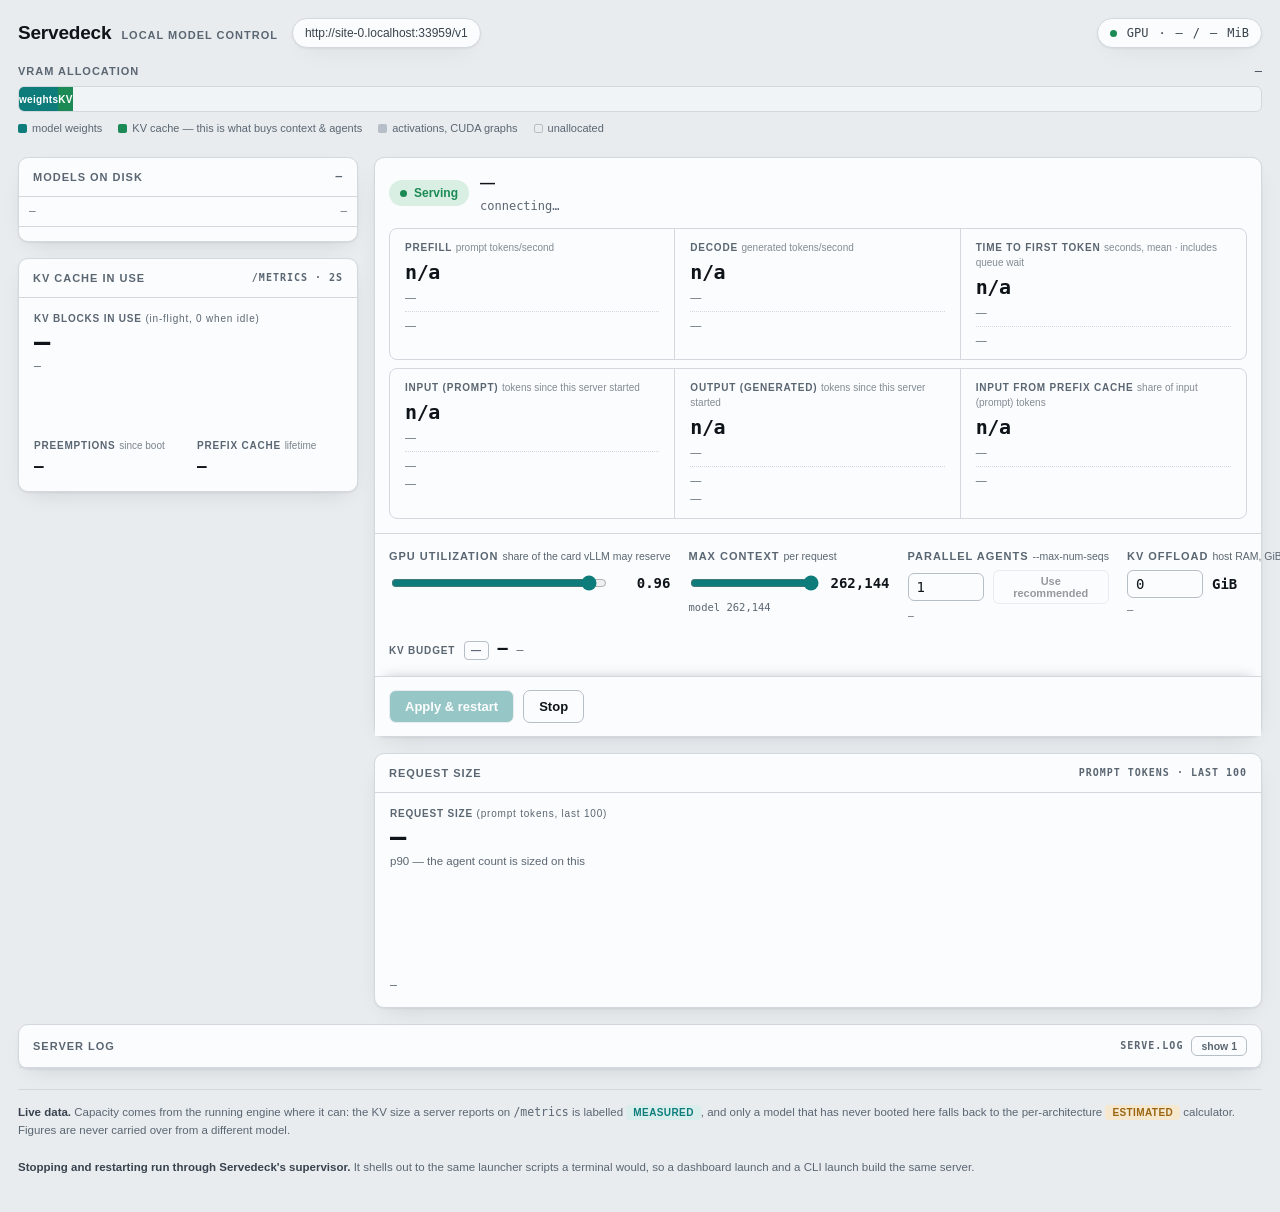
==== servedeck/web/index.html @ 1941f5f6 "web: close the div the re-flow left open (log and footer had become grid cells); let the offload not" ====
<!doctype html>
<html lang="en">
<head>
<meta charset="utf-8">
<meta name="viewport" content="width=device-width, initial-scale=1">
<title>Servedeck</title>
<link rel="stylesheet" href="style.css">
</head>
<body>
<div class="wrap">

  <div class="top">
    <div class="brand">
      <h1>Servedeck</h1>
      <span class="sub">local model control</span>
    </div>
    <button type="button" class="urlchip mono" id="serverUrl" title="Codex base URL — click to copy">—</button>
    <div class="gpuchip mono">
      <span class="dot"></span>
      <span id="gpuName">GPU</span> · <span id="gpuUsed">—</span> / <span id="gpuTotal">—</span> MiB
    </div>
  </div>

  <div class="vram">
    <div class="vram-head">
      <span class="lbl">VRAM allocation</span>
      <span class="val mono" id="vramTxt">—</span>
    </div>
    <div class="bar" id="bar">
      <div class="seg weights" id="segW">weights</div>
      <div class="seg kv" id="segK">KV</div>
      <div class="seg overhead" id="segO"></div>
      <div class="seg free" id="segF"></div>
    </div>
    <div class="legend">
      <span><i style="background:var(--accent)"></i>model weights</span>
      <span><i style="background:var(--ok)"></i>KV cache — this is what buys context &amp; agents</span>
      <span><i style="background:var(--line-strong)"></i>activations, CUDA graphs</span>
      <span><i style="border:1px solid var(--line-strong)"></i>unallocated</span>
    </div>
  </div>

  <div class="grid">
    <div class="col">
    <!-- model rail -->
    <div class="panel">
      <div class="panel-h"><span>Models on disk</span><span class="mono" id="mcount">—</span></div>
      <!-- Real, measured, and unit-labelled. The previous version of this page
           carried a hardcoded "412 GiB disk" span that nothing computed; this
           one is statvfs on the filesystem holding the hub cache, refreshed
           every 15 s so a large deletion is visible without a reload. -->
      <div class="dfline mono"><span id="dhub">—</span><span id="dfree">—</span></div>
      <div class="mlist" id="mlist" role="listbox" aria-label="Models in the local hub cache"></div>
    </div>

      <!-- The live KV picture sits under the rail: it is the one
           live figure that belongs beside the models, and it fills the
           column the rail used to leave empty. -->
      <div class="panel">
        <div class="panel-h"><span>KV cache in use</span><span class="mono" style="font-size:10px">/metrics · 2s</span></div>
        <div class="lcol">
        <div class="lk">KV blocks in use <span style="text-transform:none;font-weight:400">(in-flight, 0 when idle)</span></div>
        <div class="lbig mono" id="kvPct">—</div>
        <div class="lsub mono" id="kvTok">—</div>
        <canvas id="spark" width="420" height="42" aria-label="KV cache usage over time"></canvas>
        <!-- Each counter names its own time base. Running/Waiting are
             instantaneous; Preemptions and Prefix cache are lifetime counters
             that never reset, and drawing them in one row at one size made a
             593-since-boot preemption read identically to "preempting now". -->
        <div class="lrow">
          <div><div class="lk">Preemptions <span class="tb">since boot</span></div><div class="n mono" id="mPre">—</div></div>
          <div><div class="lk">Prefix cache <span class="tb">lifetime</span></div><div class="n mono" id="hitRate">—</div></div>
        </div>
      </div>

      <!-- Was "Average context per request": one lifetime mean, sum/count over
           every request since the engine booted. It could not answer the
           question people actually ask it ("how many agents?") because sizing
           is set by the TAIL -- a p90 that does not fit is a preemption -- and
           a mean has no tail. Replaced by the distribution over a rolling
           window of the last 100 finished requests.

           The distribution is DRAWN, not described. The bars are vLLM's own
           buckets, so the quantisation is visible in the picture -- a wide bar
           with nothing beside it says "we cannot tell you more than this" --
           and the percentiles are marked at the place they fall. The sentences
           that explained all of that are gone: the column used to carry four
           percentile intervals, a sample-count line, a generated-token line
           and a provenance paragraph, and each restated what the bars show. -->
      </div>
    </div>

    <div class="col">
    <!-- main -->
    <div class="panel">
      <div class="status">
        <div class="status-row">
          <span class="pill" id="pill"><span class="d"></span><span id="pillTxt">Serving</span></span>
          <div>
            <div class="status-model" id="sModel">—</div>            <!-- Identity only: address, context, uptime. The three throughput
                 figures that used to be here are the strip below, which shows
                 each one with its reason and its lifetime companion instead of
                 a bare number -- and a figure shown twice is a figure that can
                 disagree with itself. -->
            <div class="status-meta smeta mono" id="sMeta">connecting…</div>
          </div>
          <span class="queued mono" id="queued" role="status"><span id="qN">—</span> running · <span id="qW">—</span> waiting</span>
        </div>

        <!-- Prefill, decode and TTFT are three different questions and one number
             cannot answer them: a 17 s time-to-first-token and a slow decode look
             identical when only one figure is on screen.

             Every cell has the SAME three lines at all times, and no line is ever
             empty or borrowed by another cell:
               .n  the current window reading, or "idle" when nothing ran
               .s  what that line is (window, or the last value and its age)
               .l  the lifetime companion, which never decays and never moves up
                   into .n -- the two are different quantities (the window figure
                   is AGGREGATE, every running request together per second of
                   WALL clock; the prefill/decode lifetime figure is PER REQUEST,
                   one stream's speed over summed per-request time) and the panel
                   used to swap one for the other marked only by a "~", then
                   labelled them alike until 858.6 tok/s over "lifetime 68.0 tok/s"
                   was read as a slow server.
             Units are on the label AND on the number, so a figure read on its own
             still carries one.

             This strip used to sit at the bottom of the live panel while a
             summary of the same three figures sat up here. The summary lost:
             it had no reason for an absent figure, no age for a stale one, and
             no lifetime companion -- so "prefill idle" next to a decode number
             was the whole story. The strip is the better rendering, so it moved
             up and the summary shrank to the facts only it carries. -->
        <div class="thru" id="thru">
          <div class="tcell">
            <div class="lk" title="The large figure is every running request together: computed (non-cached) prompt tokens per wall-clock second over the last poll. The per-request line is ONE request's prefill speed: computed prompt tokens ÷ the summed prefill time of every finished request (vllm:request_prefill_time_seconds), in which two requests prefilling side by side count two seconds per second.">Prefill <span class="tu">prompt tokens/second</span></div>
            <div class="n mono" id="thPrefill">n/a</div>
            <div class="s" id="thPrefillS">—</div>
            <div class="l" id="thPrefillL">—</div>
          </div>
          <div class="tcell">
            <div class="lk" title="The large figure is every running request together: generated tokens per wall-clock second over the last poll. The per-request line is ONE request's decode speed: generated tokens ÷ the summed decode time of every finished request (vllm:request_decode_time_seconds), in which thirteen requests decoding side by side count thirteen seconds per second.">Decode <span class="tu">generated tokens/second</span></div>
            <div class="n mono" id="thDecode">n/a</div>
            <div class="s" id="thDecodeS">—</div>
            <div class="l" id="thDecodeL">—</div>
          </div>
          <div class="tcell">
            <div class="lk" title="from vllm:time_to_first_token_seconds, which is measured from request ARRIVAL — a request queued behind others carries that wait in its TTFT">Time to first token <span class="tu">seconds, mean · includes queue wait</span></div>
            <div class="n mono" id="thTtft">n/a</div>
            <div class="s" id="thTtftS">—</div>
            <div class="l" id="thTtftL">—</div>
          </div>
        </div>

        <!-- Token accounting: how many tokens went in, how many came out, and how
             much of the input the prefix cache served instead of the engine
             computing it. Painted by paintTokens() from the `tokens` block of
             the metrics payload (servedeck/tokens.py).

             Every total is "since this server started" and says how long ago
             that was: the counters are born at 0 with the process, so a bare
             total is meaningless across a restart. The window line is a
             counter delta over the ~60 s of scrapes it names, not a total over
             an uptime. A 2 s window is useless here: vLLM counts a prompt once,
             whole, when its prefill completes, so two seconds hold either
             nothing or a 30,000-token jump. -->
        <div class="thru tok" id="tok">
          <div class="tcell">
            <div class="lk" id="tkInK" title="vllm:prompt_tokens_total: the prompt tokens of every request whose prefill has completed (counted at its first token), including the ones served from the prefix cache. Resets to 0 when the server restarts.">Input (prompt) <span class="tu">tokens since this server started</span></div>
            <div class="n mono" id="tkIn">n/a</div>
            <div class="s" id="tkInS">—</div>
            <div class="l" id="tkInW">—</div>
            <div class="s" id="tkInR" title="From the vllm:request_prompt_tokens histogram, over the last requests that finished while Servedeck was watching. A range is a request known only to one of vLLM's buckets; a single number is exact.">—</div>
          </div>
          <div class="tcell">
            <div class="lk" id="tkOutK" title="vllm:generation_tokens_total: every token the server has generated, counted as it is produced. Resets to 0 when the server restarts.">Output (generated) <span class="tu">tokens since this server started</span></div>
            <div class="n mono" id="tkOut">n/a</div>
            <div class="s" id="tkOutS">—</div>
            <div class="l" id="tkOutW">—</div>
            <div class="s" id="tkOutR" title="From the vllm:request_generation_tokens histogram, over the last requests that finished while Servedeck was watching. A range is a request known only to one of vLLM's buckets; a single number is exact.">—</div>
          </div>
          <div class="tcell">
            <div class="lk" id="tkCacheK" title="vllm:prompt_tokens_cached_total ÷ vllm:prompt_tokens_total. Cached tokens skipped prefill; computed ones are the prefill work the engine actually did. Not the same ratio as Prefix cache below (hits ÷ queries): a query is counted every time the scheduler looks a request up, again after a preemption, while a cached token is counted once, when its prefill completes.">Input from prefix cache <span class="tu">share of input (prompt) tokens</span></div>
            <div class="n mono" id="tkCache">n/a</div>
            <div class="s" id="tkCacheS">—</div>
            <div class="l" id="tkCacheW">—</div>
          </div>
        </div>

        <div class="phases" id="phases">
          <!-- The ETA string was a literal. history.py computes a real one
               per model from measured boots and says when it is falling back
               to a calibration figure instead; until that is painted here,
               the slot stays empty rather than asserting a number. -->
          <div class="eta">
            <span>Elapsed <span class="el mono" id="elapsed">—</span></span>
            <span id="etaTxt"></span>
          </div>
          <div class="ptrack" id="ptrack"></div>
          <div class="plabels" id="plabels"></div>
          <div class="pnote" id="pnote"></div>
        </div>
      </div>

      <!-- One line per control. Each field used to be three (label, a
           full-width slider, a tick row), which made the allocator taller than
           the panels it feeds. The tick rows carried the range, which now rides
           in each control's title, and the agent count, which was a slider over
           1..64 -- a thumb that cannot be aimed at a number, and the number is
           the whole point of the field. -->
      <div class="alloc">
        <!-- 2026-09-17: the three controls sit side by side. They were three
             full-width rows with a number box wedged between two sliders, and
             a 90px "KV budget" box under them restating the VRAM bar. -->
        <div class="agrid">
          <div class="acell">
            <div class="k">GPU utilization <span class="tu">share of the card vLLM may reserve</span></div>
            <div class="ctl">
              <input type="range" id="util" min="40" max="98" value="96" title="0.40 to 0.98" aria-label="GPU memory utilization" aria-describedby="utilV">
              <span class="v mono" id="utilV">0.96</span>
            </div>
          </div>
          <div class="acell">
            <div class="k" title="--max-model-len: the longest context ONE request may use. The KV pool is shared; vLLM admits what fits and queues the rest.">Max context <span class="tu">per request</span></div>
            <div class="ctl">
              <input type="range" id="ctx" min="8192" max="262144" step="4096" value="262144" aria-label="Maximum context per request" aria-describedby="ctxV ctxBound ctxNote">
              <span class="v mono" id="ctxV">—</span>
            </div>
            <div class="s mono" id="ctxBound">—</div>
          </div>
          <div class="acell">
            <div class="k" title="--max-num-seqs: the scheduler's ceiling on concurrent sequences">Parallel agents <span class="tu">--max-num-seqs</span></div>
            <div class="ctl">
              <input type="number" id="agents" class="num" min="1" max="64" value="1" aria-label="Parallel agents" aria-describedby="agentsFit">
              <button type="button" class="btn tiny" id="useRec" disabled title="nothing recommended yet">Use recommended</button>
            </div>
            <div class="s mono"><span id="agentsFit">—</span><span id="agentsRec"></span></div>
          </div>
          <div class="acell">
            <div class="k" title="--kv-offloading-size: pinned host RAM that keeps evicted contexts so an agent's next turn reloads instead of prefilling again. It does not raise the per-request context or how many run at once.">KV offload <span class="tu">host RAM, GiB</span></div>
            <div class="ctl">
              <input type="number" id="offload" class="num" min="0" max="160" step="4" value="0" aria-label="KV offload size in GiB" aria-describedby="offloadNote">
              <span class="v mono" style="min-width:0">GiB</span>
            </div>
            <div class="s mono" id="offloadNote">—</div>
          </div>
        </div>
        <div class="ctxnote" id="ctxNote" role="status"></div>
        <!-- One line, not a box: the pool this configuration buys, its
             provenance, and what the KV offload parks in host RAM beside it. -->
        <div class="kvline">
          <span class="k">KV budget</span>
          <span class="tag" id="dBadge">—</span>
          <span class="mono big" id="dKv">—</span>
          <span class="mono" id="dKvTok">—</span>
          <span class="mono" id="kvOffload"></span>
        </div>
        <div class="alert crit" id="alertC" role="alert"><b>⚠</b><span id="alertCT"></span></div>
        <div class="alert warn" id="alertW" role="alert"><b>!</b><span id="alertWT"></span></div>
      </div>

      <!-- Live preflight, painted from the estimate's own findings. This was
           four static spans claiming the GPU was free, the weights cached,
           ptrace_scope relaxed and several hundred GiB of disk left. None of
           the four was ever computed, and all four were on screen whenever
           the backend was unreachable and the rest of the page was empty.
           Free disk is now measured for real, but it belongs beside the
           models it constrains (the .dfline above), not in a strip about
           whether this configuration can start. -->
      <div class="pref" id="pref"></div>

      <!-- The action bar sits directly under the controls it applies and the
           preflight that gates them. It used to sit below a dead banner and a
           row of disabled checkboxes, so the primary action was visually
           detached from the three fields that decide it. -->
      <div class="actions">
        <button class="btn pri" id="apply" disabled>Apply &amp; restart</button>
        <button class="btn" id="stop">Stop</button>
        <span class="dirty" id="dirty" role="status">unsaved changes</span>
      </div>
    </div>

      <div class="panel">
        <div class="panel-h"><span>Request size</span><span class="mono" style="font-size:10px">prompt tokens · last 100</span></div>
        <div class="lcol">
        <div class="lk">Request size <span style="text-transform:none;font-weight:400">(prompt tokens, last 100)</span></div>
        <div class="lbig mono" id="pctP90">—</div>
        <div class="lsub">p90 — the agent count is sized on this</div>
        <canvas id="reqHist" width="440" height="96" aria-label="Prompt-token counts over the last 100 finished requests. Exact requests are drawn in fine bins; requests known only to a vLLM bucket are drawn as a translucent band over that bucket's range. Median, p90 and p99 are marked."></canvas>
        <div class="lsub mono" id="winMeta">—</div>
  
        </div>
        <div class="oversub" id="oversub"></div>
      </div>
    </div>
  </div>


  <div class="panel log folded" id="logPanel">
    <div class="panel-h">
      <span>Server log</span>
      <span style="display:flex;align-items:center;gap:8px">
        <span class="mono" style="font-size:10px">serve.log</span>
        <!-- The log used to hold 190px of the page permanently to display a
             stream nobody was reading while they were reading something else.
             Collapsed by default; the count says whether opening it is worth
             the click. -->
        <button type="button" class="fold" id="logFold" aria-expanded="false" aria-controls="log">show</button>
      </span>
    </div>
    <div class="logbody mono" id="log" aria-live="polite"></div>
  </div>

  <div class="foot">
    <b>Live data.</b> Capacity comes from the running engine where it can: the KV size a
    server reports on <span class="mono">/metrics</span> is labelled
    <span class="tag meas">measured</span>, and only a model that has never booted here
    falls back to the per-architecture <span class="tag est">estimated</span> calculator.
    Figures are never carried over from a different model.
    <br><br>
    <b>Stopping and restarting run through Servedeck's supervisor.</b> It shells out to the
    same launcher scripts a terminal would, so a dashboard launch and a CLI launch build
    the same server.
  </div>
</div><script src="app.js"></script>
</body>
</html>
---- servedeck/web/style.css ----
/* Fonts are vendored or fall back. NO external requests — a local tool must
   work with the network down. Liberation Sans and DejaVu Sans Mono are both
   present on this machine and are the practical fallbacks. */

:root{
  --bg:#E9ECEF;
  --surface:#FBFCFD;
  --surface-2:#F1F4F6;
  --ink:#0E1419;
  --ink-2:#38434E;
  --muted:#5A6672;
  --line:#D2D8DE;
  --line-strong:#B6BFC8;
  --accent:#0E7C7B;
  --accent-ink:#FFFFFF;
  --accent-soft:#D8EDEC;
  --ok:#1B8A54;
  --ok-soft:#D9EFE3;
  --warn:#9A6510;
  --warn-soft:#F6E8CE;
  --crit:#A62B22;
  --crit-soft:#F6DEDC;
  --idle:#7A8592;
  --shadow:0 1px 2px rgba(14,20,25,.06),0 8px 24px -12px rgba(14,20,25,.18);
  --r:10px;
}
@media (prefers-color-scheme:dark){
  :root:not([data-theme="light"]){
    --bg:#11161B;
    --surface:#181F26;
    --surface-2:#1F272F;
    --ink:#E8EDF2;
    --ink-2:#B8C3CD;
    --muted:#8A97A4;
    --line:#2A343D;
    --line-strong:#3A4650;
    --accent:#2FD4CE;
    --accent-ink:#08201F;
    --accent-soft:#12312F;
    --ok:#4ADE96;
    --ok-soft:#12301F;
    --warn:#E0B056;
    --warn-soft:#33270F;
    --crit:#F0847A;
    --crit-soft:#361A18;
    --idle:#6C7885;
    --shadow:0 1px 2px rgba(0,0,0,.4),0 10px 28px -14px rgba(0,0,0,.7);
  }
}
:root[data-theme="dark"]{
  --bg:#11161B;
  --surface:#181F26;
  --surface-2:#1F272F;
  --ink:#E8EDF2;
  --ink-2:#B8C3CD;
  --muted:#8A97A4;
  --line:#2A343D;
  --line-strong:#3A4650;
  --accent:#2FD4CE;
  --accent-ink:#08201F;
  --accent-soft:#12312F;
  --ok:#4ADE96;
  --ok-soft:#12301F;
  --warn:#E0B056;
  --warn-soft:#33270F;
  --crit:#F0847A;
  --crit-soft:#361A18;
  --idle:#6C7885;
  --shadow:0 1px 2px rgba(0,0,0,.4),0 10px 28px -14px rgba(0,0,0,.7);
}

*{box-sizing:border-box}
body{
  margin:0;background:var(--bg);color:var(--ink);
  font-family:Archivo,"Liberation Sans","Helvetica Neue",Arial,sans-serif;
  font-size:14px;line-height:1.5;
  -webkit-font-smoothing:antialiased;
}
.mono{font-family:"IBM Plex Mono","DejaVu Sans Mono",ui-monospace,SFMono-Regular,Menlo,monospace;font-variant-numeric:tabular-nums}
h1,h2,h3{margin:0;text-wrap:balance}

.wrap{max-width:1400px;margin:0 auto;padding:18px 18px 36px}

/* ---------- header ---------- */
.top{display:flex;align-items:center;gap:14px;flex-wrap:wrap;margin-bottom:6px}
.brand{display:flex;align-items:baseline;gap:10px}
.brand h1{font-size:19px;font-weight:700;letter-spacing:-.01em}
.brand .sub{font-size:11px;color:var(--muted);text-transform:uppercase;letter-spacing:.09em;font-weight:600}
.gpuchip{
  margin-left:auto;display:flex;align-items:center;gap:10px;
  background:var(--surface);border:1px solid var(--line);border-radius:999px;
  padding:5px 12px;font-size:12px;color:var(--ink-2);box-shadow:var(--shadow)
}
.gpuchip .dot{width:7px;height:7px;border-radius:50%;background:var(--ok)}
.urlchip{
  font:inherit;font-size:12px;color:var(--ink-2);
  background:var(--surface);border:1px solid var(--line);border-radius:999px;
  padding:5px 12px;cursor:pointer;box-shadow:var(--shadow);white-space:nowrap
}
.urlchip:hover{border-color:var(--line-strong)}
.urlchip.copied{border-color:var(--ok);color:var(--ok)}

.vram{margin:14px 0 20px}
.vram-head{display:flex;justify-content:space-between;align-items:baseline;margin-bottom:6px}
.vram-head .lbl{font-size:11px;text-transform:uppercase;letter-spacing:.09em;color:var(--muted);font-weight:600}
.vram-head .val{font-size:12px;color:var(--ink-2)}
.bar{height:26px;border-radius:6px;overflow:hidden;display:flex;background:var(--surface-2);border:1px solid var(--line)}
/* Scoped to .bar on purpose. `.seg` bare also matched the serving line's
   segments (`.smeta .seg`), which are text on the page background — so this
   rule's `color:#fff` painted them white on a #FBFCFD surface and
   `font-size:10px` shrank them. The line was rendered, measured and
   invisible: getComputedStyle reported rgb(255,255,255) on every segment. */
.bar .seg{display:flex;align-items:center;justify-content:center;font-size:10px;font-weight:600;color:#fff;letter-spacing:.03em;min-width:0;transition:width .5s cubic-bezier(.4,0,.2,1)}
.seg.weights{background:var(--accent)}
.seg.kv{background:var(--ok)}
.seg.overhead{background:var(--line-strong)}
.seg.free{background:transparent;color:var(--muted)}
.legend{display:flex;gap:16px;margin-top:8px;font-size:11px;color:var(--muted);flex-wrap:wrap}
.legend i{width:9px;height:9px;border-radius:2px;display:inline-block;margin-right:5px;vertical-align:-1px}

/* ---------- layout ---------- */
.grid{display:grid;grid-template-columns:340px 1fr;gap:16px;align-items:start}
@media(max-width:860px){.grid{grid-template-columns:1fr}}

.panel{background:var(--surface);border:1px solid var(--line);border-radius:var(--r);box-shadow:var(--shadow)}
.panel-h{
  padding:11px 14px;border-bottom:1px solid var(--line);
  font-size:11px;text-transform:uppercase;letter-spacing:.09em;color:var(--muted);font-weight:600;
  display:flex;justify-content:space-between;align-items:center;gap:8px
}

/* ---------- model rail ---------- */
.mlist{padding:7px;display:flex;flex-direction:column;gap:5px;max-height:520px;overflow-y:auto}
.mcard{
  width:100%;text-align:left;cursor:pointer;
  background:transparent;border:1px solid transparent;border-radius:8px;padding:9px 10px;
  color:var(--ink);font-family:inherit;font-size:13px;display:block;transition:background .13s,border-color .13s
}
.mcard:hover{background:var(--surface-2)}
.mcard:focus-visible{outline:2px solid var(--accent);outline-offset:1px}
/* An unservable model is aria-disabled, not disabled: a disabled button is
   skipped by Tab entirely, so the operator cannot reach the card to read WHY
   it cannot be served. The reason is on the card's note line, which is only
   readable if the card is focusable. */
.mcard[aria-disabled="true"]{opacity:.5;cursor:not-allowed}
.mcard[aria-disabled="true"]:hover{background:transparent}
.mcard[aria-pressed="true"]{background:var(--accent-soft);border-color:var(--accent)}
.mcard .r1{display:flex;justify-content:space-between;align-items:baseline;gap:8px}
.mcard .nm{font-weight:600;letter-spacing:-.005em}
.mcard .sz{font-size:11px;color:var(--muted);white-space:nowrap}
/* The marker on a model whose blobs live on another mount: its size is real
   but is not space on the filesystem whose free figure sits above it. */
.mcard .sz .off{margin-left:3px;opacity:.7}
.dfline{
  display:flex;justify-content:space-between;gap:8px;
  padding:6px 10px;font-size:11px;color:var(--muted);
  border-bottom:1px solid var(--line);
}
.mcard .r2{display:flex;align-items:center;gap:6px;margin-top:4px}
.mcard .note{font-size:11px;color:var(--muted);margin-top:3px;line-height:1.35}

.tag{
  font-size:10px;font-weight:600;letter-spacing:.04em;padding:1px 6px;border-radius:4px;
  border:1px solid var(--line-strong);color:var(--muted);text-transform:uppercase
}
.tag.live{background:var(--ok-soft);color:var(--ok);border-color:transparent}
.tag.meas{background:var(--accent-soft);color:var(--accent);border-color:transparent}
.tag.est{background:var(--warn-soft);color:var(--warn);border-color:transparent}

/* ---------- status ---------- */
.status{padding:14px}
.status-row{display:flex;align-items:center;gap:11px;flex-wrap:wrap}
.pill{
  display:inline-flex;align-items:center;gap:7px;font-size:12px;font-weight:600;
  padding:4px 11px;border-radius:999px;background:var(--ok-soft);color:var(--ok)
}
.pill .d{width:7px;height:7px;border-radius:50%;background:currentColor}
.pill.busy{background:var(--warn-soft);color:var(--warn)}
.pill.off{background:var(--surface-2);color:var(--idle)}
.status-model{font-size:15px;font-weight:600;letter-spacing:-.01em}
.status-meta{font-size:12px;color:var(--muted);margin-top:3px}

/* phases */
.phases{margin-top:14px;display:none}
.phases.on{display:block}
.ptrack{display:flex;gap:3px;margin-bottom:9px}
.pstep{flex:1;height:5px;border-radius:3px;background:var(--surface-2);overflow:hidden;position:relative}
.pstep .fill{position:absolute;inset:0;width:0;background:var(--accent);transition:width .3s linear}
.pstep.done .fill{width:100%}
.pstep.act .fill{width:100%;animation:pulse 1.4s ease-in-out infinite}
@keyframes pulse{0%,100%{opacity:.45}50%{opacity:1}}
@media(prefers-reduced-motion:reduce){.pstep.act .fill{animation:none;opacity:.8}}
.plabels{display:flex;justify-content:space-between;font-size:10px;color:var(--muted);gap:6px}
.plabels span{flex:1;text-align:center;letter-spacing:.02em}
.plabels span.act{color:var(--accent);font-weight:600}
.plabels span.done{color:var(--ink-2)}
.pnote{
  margin-top:10px;font-size:12px;color:var(--ink-2);background:var(--surface-2);
  border-left:3px solid var(--accent);padding:8px 11px;border-radius:0 6px 6px 0
}

/* ---------- allocation ---------- */
.alloc{padding:14px;border-top:1px solid var(--line)}
.field{margin-bottom:15px}
.field:last-child{margin-bottom:0}

/* One line per control: label, control, value. The field used to be three
   lines tall (label, a full-width slider, a tick row), which made the
   allocator taller than the panels it feeds. The tick row's range moved into
   each control's title, where it is read on hover rather than always burning
   vertical space. */
.frow{display:flex;align-items:center;gap:11px;margin-bottom:9px}
.frow:last-child{margin-bottom:0}
.frow .k{flex:0 0 118px;font-size:11px;text-transform:uppercase;letter-spacing:.09em;color:var(--muted);font-weight:600}
.frow input[type=range]{flex:1 1 auto;min-width:0;width:auto}
.frow .v{flex:0 0 auto;min-width:52px;text-align:right;font-size:14px;font-weight:600}
.frow .s{flex:0 0 auto;font-size:10.5px;color:var(--muted);white-space:nowrap}
/* The reason the context sits below the model's own, under the slider it
   explains and aligned with it (the label column is 118px + an 11px gap).
   Hidden when there is nothing to explain; amber when nobody on this page
   chose the lower value. */
.ctxnote{display:none;font-size:11px;line-height:1.35;color:var(--muted);margin:-3px 0 9px 129px}
.ctxnote.on{display:block}
.ctxnote.warn{color:var(--warn);font-weight:600}
@media(max-width:520px){.ctxnote{margin-left:0}}
input[type=number].num{
  flex:0 0 76px;width:76px;padding:5px 8px;border-radius:6px;
  border:1px solid var(--line-strong);background:var(--surface);color:var(--ink);
  font-family:"IBM Plex Mono","DejaVu Sans Mono",monospace;font-size:14px;
  font-variant-numeric:tabular-nums
}
input[type=number].num:focus-visible{outline:2px solid var(--accent);outline-offset:1px}

input[type=range]{width:100%;accent-color:var(--accent);height:22px}
input[type=range]:focus-visible{outline:2px solid var(--accent);outline-offset:3px}

/* derived readout */
.derived{display:grid;grid-template-columns:repeat(3,1fr);gap:9px;margin-top:4px}
/* One figure now; the other two cells echoed the controls above them. Still a
   grid, so a future readout does not need new CSS. */
.derived.one{grid-template-columns:1fr}
@media(max-width:520px){.derived{grid-template-columns:1fr}}
.dcell{background:var(--surface-2);border:1px solid var(--line);border-radius:8px;padding:10px 11px}
.dcell .k{font-size:10px;text-transform:uppercase;letter-spacing:.08em;color:var(--muted);font-weight:600;display:flex;align-items:center;gap:5px}
.dcell .n{font-size:23px;font-weight:600;letter-spacing:-.02em;margin-top:3px;line-height:1.1}
.dcell .n.bad{color:var(--crit)}
.dcell .s{font-size:11px;color:var(--muted);margin-top:2px}

.alert{
  margin-top:11px;font-size:12px;padding:9px 11px;border-radius:7px;display:none;gap:8px;align-items:flex-start
}
.alert.on{display:flex}
.alert.crit{background:var(--crit-soft);color:var(--crit)}
.alert.warn{background:var(--warn-soft);color:var(--warn)}
.alert b{font-weight:600}

/* ---------- actions ---------- */
.actions{padding:13px 14px;border-top:1px solid var(--line);display:flex;gap:9px;flex-wrap:wrap;align-items:center
  /* 2026-09-17, the one flaw the owner named: the primary actions sat below
     the fold on a laptop window, so stopping or applying needed a scroll.
     The bar now sticks to the bottom of the viewport while its panel is on
     screen; nothing moved, nothing was hidden. */
  position: sticky;
  bottom: 0;
  z-index: 1;
  background: var(--panel, var(--surface, #fff));
  box-shadow: 0 -8px 12px -10px rgba(0,0,0,.25);
}
.btn{
  cursor:pointer;font-family:inherit;font-size:13px;font-weight:600;
  padding:8px 15px;border-radius:7px;border:1px solid var(--line-strong);
  background:var(--surface);color:var(--ink);transition:.13s
}
.btn:hover{border-color:var(--accent)}
.btn:focus-visible{outline:2px solid var(--accent);outline-offset:2px}
.btn.pri{background:var(--accent);border-color:var(--accent);color:var(--accent-ink)}
.btn.pri:hover{filter:brightness(1.08)}
.btn:disabled{opacity:.42;cursor:not-allowed;border-color:var(--line)}
/* Inline beside a field, so it must not compete with the action bar. */
.btn.tiny{padding:4px 9px;font-size:11px;border-radius:6px}
.dirty{margin-left:auto;font-size:12px;color:var(--warn);font-weight:600;display:none}
.dirty.on{display:block}

/* ---------- preflight ---------- */
.pref{padding:11px 14px;border-top:1px solid var(--line);display:flex;gap:8px;flex-wrap:wrap}
.chk{display:inline-flex;align-items:center;gap:6px;font-size:11px;color:var(--ink-2);background:var(--surface-2);border-radius:6px;padding:4px 9px}
.chk .m{font-weight:700;font-size:12px}
.chk.ok .m{color:var(--ok)}
.chk.warn .m{color:var(--warn)}

/* ---------- live utilization ---------- */
.live{margin-top:16px}
/* The recommendation column used to be the narrowest of the three while
   carrying the most text (the arithmetic, the p99 alternative, the calibration
   note), so it wrapped into a column of broken lines. The KV column needs the
   least width per line and gives some of its share up. */
.livegrid{display:grid;grid-template-columns:1.15fr 1fr 1.3fr;gap:0}
@media(max-width:900px){.livegrid{grid-template-columns:1fr}}
.lcol{padding:13px 15px;border-right:1px solid var(--line)}
.lcol:last-child{border-right:none}
@media(max-width:900px){.lcol{border-right:none;border-bottom:1px solid var(--line)}}
.lk{font-size:10px;text-transform:uppercase;letter-spacing:.08em;color:var(--muted);font-weight:600}
/* The time base of a counter ("now", "since boot"). Subordinate to the label it
   qualifies and never uppercase, so it cannot be read as part of the name. */
.lk .tb{text-transform:none;letter-spacing:0;font-weight:400;opacity:.8}
.lbig{font-size:27px;font-weight:600;letter-spacing:-.025em;line-height:1.05;margin-top:2px}
.lsub{font-size:11.5px;color:var(--muted);margin-top:2px}
/* Was a bare `canvas` selector, which pinned every canvas on the page to 42px
   of CSS height — fine for the sparkline, and a squashed plot for the
   request-size histogram, whose bitmap is twice that tall. */
#spark{display:block;width:100%;height:42px;margin-top:9px}
#reqHist{display:block;width:100%;height:96px;margin-top:8px}
.lrow{display:flex;gap:18px;margin-top:11px}
.lrow>div{flex:1}
.lrow .n{font-size:16px;font-weight:600;margin-top:1px}
.lrow .n.hot{color:var(--warn)}
/* A preemption tally since boot is not an alarm: 593 of them accumulated over
   days of serving and the number would be red forever. The alarm lives in
   #oversub, which fires on the condition rather than the cumulative count, so
   this stays in normal ink and only carries the number. */
.lrow .n.bad{color:var(--ink)}

/* Long + short requests sharing the pool. A small table because the question
   has two axes -- how many long ones, and what fits beside them -- and a
   sentence per cell read as noise. */
.mixk{margin-top:11px}
.mix{border-collapse:collapse;font-size:11px;margin-top:3px;color:var(--ink-2)}
.mix th,.mix td{padding:1px 10px 1px 0;text-align:right;font-weight:400;white-space:nowrap}
.mix th{color:var(--muted);font-size:10px}
.mix th:first-child,.mix td:first-child{text-align:left}

.hint{font-size:10.5px;color:var(--muted);margin-top:6px;line-height:1.4}

.oversub{
  margin:0 15px 13px;padding:9px 12px;border-radius:7px;font-size:12px;line-height:1.45;
  background:var(--warn-soft);color:var(--warn);display:none
}
.oversub.on{display:block}
.oversub b{font-weight:700}

/* ---------- log ---------- */
.log{margin-top:16px}
/* The log is the least important thing on the page and used to occupy 190px of
   it permanently. Collapsed by default; the header says how many lines are in
   it, so an operator knows whether opening it is worth a click. */
.logbody{
  padding:11px 14px;max-height:190px;overflow-y:auto;
  font-family:"IBM Plex Mono",monospace;font-size:11.5px;line-height:1.65;color:var(--ink-2)
}
.log.folded .logbody{display:none}
.log .fold{
  cursor:pointer;font-family:inherit;font-size:10.5px;font-weight:600;padding:3px 9px;
  border-radius:6px;border:1px solid var(--line-strong);background:var(--surface);color:var(--muted)
}
.log .fold:hover{border-color:var(--accent);color:var(--ink-2)}
.log .fold:focus-visible{outline:2px solid var(--accent);outline-offset:2px}
.logbody div{white-space:pre-wrap;word-break:break-word}
.logbody .t{color:var(--muted)}
.logbody .e{color:var(--crit)}
.logbody .w{color:var(--warn)}
.logbody .g{color:var(--ok)}

/* In-flight requests, and the boot ETA. */
/* Neutral, not amber: this is a count of work in progress, and colouring it
   like the over-subscription warning made an ordinary request read as a fault. */
.queued{
  margin-left:auto;display:none;align-items:center;gap:6px;font-size:11.5px;font-weight:600;
  color:var(--ink-2);background:var(--surface-2);border:1px solid var(--line);
  border-radius:999px;padding:3px 11px
}
.queued.on{display:inline-flex}
.eta{
  display:flex;justify-content:space-between;align-items:baseline;gap:10px;
  font-size:11.5px;margin-bottom:8px;color:var(--muted)
}
.eta .el{font-weight:600;color:var(--ink-2)}
.eta .over{color:var(--warn);font-weight:600}
.foot{margin-top:20px;font-size:11.5px;color:var(--muted);line-height:1.6;border-top:1px solid var(--line);padding-top:13px}
.foot b{color:var(--ink-2);font-weight:600}

/* Throughput strip: prefill / decode / TTFT, always all three. */
.thru{display:grid;grid-template-columns:repeat(3,1fr);border-top:1px solid var(--line)}
/* Its own home is now the status block, where it replaced the one-line summary
   of the same figures. Framed rather than flush, because it no longer sits on
   a panel edge. */
.status .thru{margin-top:13px;border:1px solid var(--line);border-radius:8px;overflow:hidden}
@media(max-width:640px){.thru{grid-template-columns:1fr}}
.tcell{padding:11px 15px;border-right:1px solid var(--line)}
.tcell:last-child{border-right:none}
@media(max-width:640px){.tcell{border-right:none;border-bottom:1px solid var(--line)}}
/* white-space:nowrap on every line that pairs a number with its unit or its
   label. Without it "249.0 tok/s" wraps between the number and the unit at a
   narrow width, and the strip's own grid guarantees narrow widths -- a lone
   "249.0" on one line with "tok/s" on the next is the formatting the owner
   called confusing. The cell scrolls rather than breaking the pair. */
.tcell .n{
  font-size:20px;font-weight:600;letter-spacing:-.02em;margin-top:2px;
  white-space:nowrap;overflow-x:auto
}
.tcell .n.na{color:var(--muted);font-weight:500;font-size:15px}
.tcell .s{font-size:11px;color:var(--muted);margin-top:2px}
/* The lifetime companion. Always present, always visibly subordinate to the
   window figure above it, never promoted into it. */
.tcell .l{
  font-size:11px;color:var(--muted);margin-top:5px;padding-top:5px;
  border-top:1px dotted var(--line)
}
.lk .tu{text-transform:none;letter-spacing:0;font-weight:400;opacity:.75}
/* The token strip sits directly under the throughput strip and reads as its
   second row: rates above, counts below. */
.status .tok{margin-top:8px}
/* One segment of the serving line ("prefill 1,240 tok/s"). Each is atomic:
   the line wraps BETWEEN segments and never inside one, so a number can never
   end up on a different line from the word that says which number it is. */
.smeta{display:flex;flex-wrap:wrap;align-items:baseline;gap:2px 9px}
.smeta .seg{white-space:nowrap}
.smeta .seg b{font-weight:600;color:var(--ink-2)}
.smeta .sep{color:var(--line)}


/* -- 2026-09-17 UX pass: compact allocator, two-column live panel ------- */
.agrid{display:grid;grid-template-columns:1fr 1fr 1fr;gap:14px 18px}
.acell .k{font-size:11px;text-transform:uppercase;letter-spacing:.09em;color:var(--muted);font-weight:600;white-space:nowrap;overflow:hidden;text-overflow:ellipsis}
.acell .k .tu{text-transform:none;letter-spacing:0;font-weight:400;font-size:10.5px}
.acell .ctl{display:flex;align-items:center;gap:9px;margin-top:6px}
.acell .ctl input[type=range]{flex:1 1 auto;min-width:0;width:auto}
.acell .ctl .v{flex:0 0 auto;min-width:52px;text-align:right;font-size:14px;font-weight:600}
.acell .s{font-size:10.5px;color:var(--muted);margin-top:4px;white-space:nowrap;overflow:hidden;text-overflow:ellipsis}
.acell .s #agentsRec:not(:empty)::before{content:" · "}
.kvline{display:flex;align-items:baseline;gap:9px;flex-wrap:wrap;margin-top:12px;font-size:11.5px;color:var(--muted)}
.kvline .k{font-size:10px;text-transform:uppercase;letter-spacing:.08em;font-weight:600}
.kvline .big{font-size:17px;font-weight:600;color:var(--ink);letter-spacing:-.02em}
.kvline #kvOffload:not(:empty)::before{content:"+ "}
.tcell .s:empty{display:none}
.pref:empty{display:none}
.livegrid{grid-template-columns:1fr 1fr}
@media (max-width: 900px){.agrid{grid-template-columns:1fr}.livegrid{grid-template-columns:1fr}}

/* -- 2026-09-17 later: two columns without a gap; four allocator controls -- */
.col{display:flex;flex-direction:column;gap:16px;min-width:0}
.col .panel .lcol{border-right:none}
.agrid{grid-template-columns:repeat(4,1fr)}
@media (max-width: 1180px){.agrid{grid-template-columns:1fr 1fr}}
@media (max-width: 900px){.agrid{grid-template-columns:1fr}}
.acell .s{white-space:normal}
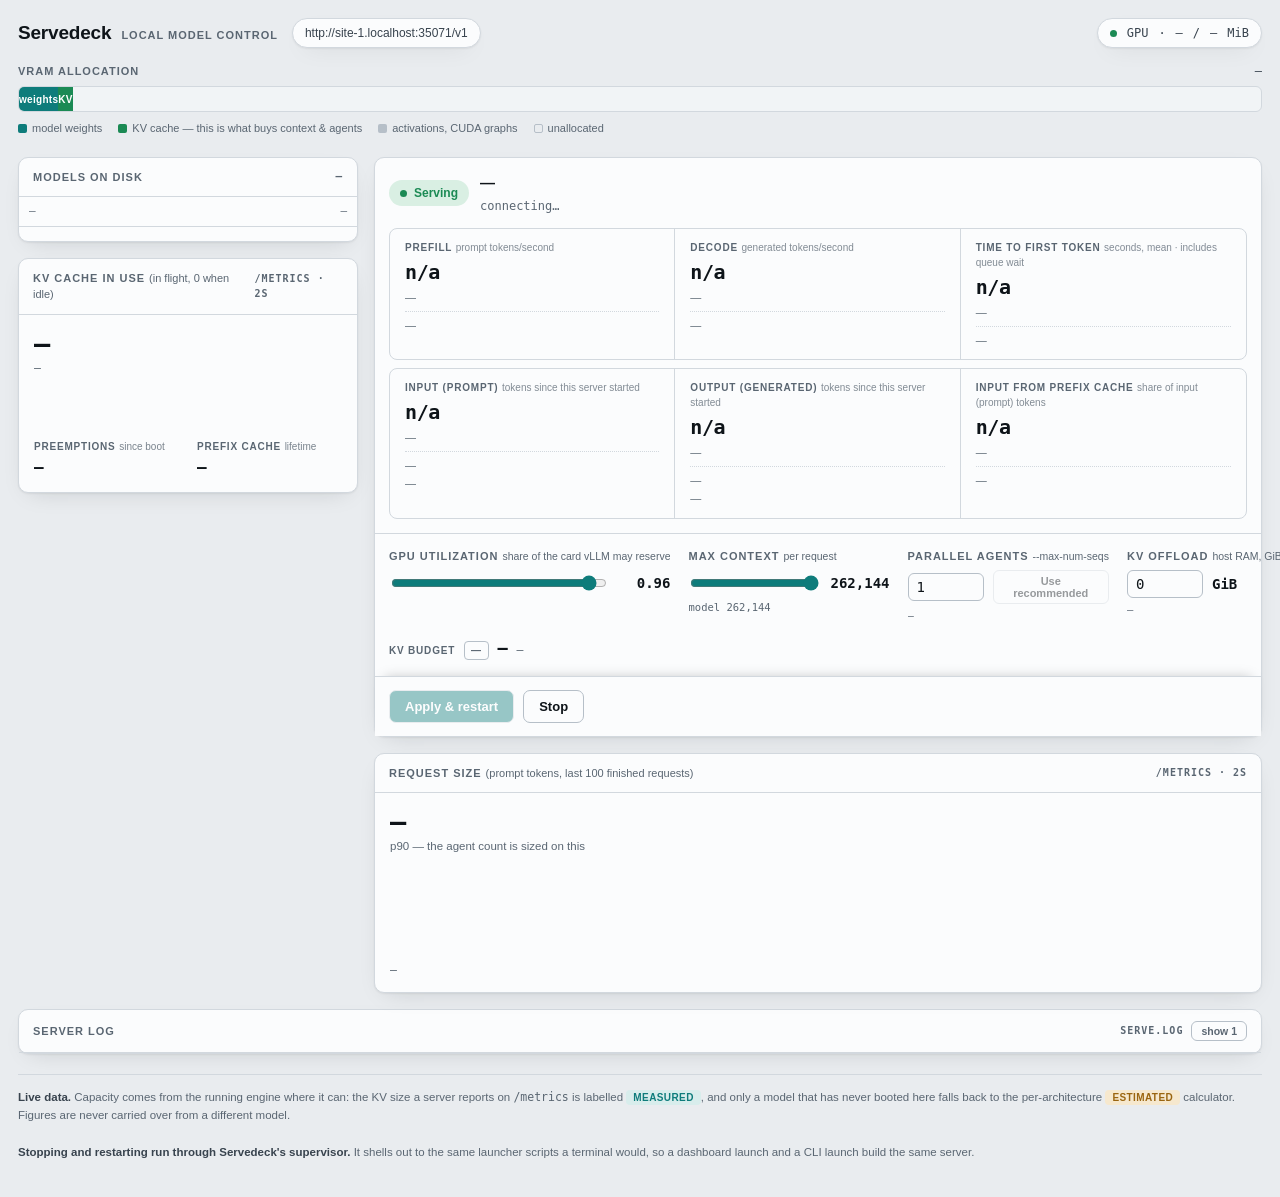
==== commit dce4cb64: "web: the two new panels say their label once, in the header Co-Authored-By: Claude Fable 5.1 <norepl" ====
--- a/servedeck/web/index.html
+++ b/servedeck/web/index.html
@@ -57,9 +57,8 @@
            live figure that belongs beside the models, and it fills the
            column the rail used to leave empty. -->
       <div class="panel">
-        <div class="panel-h"><span>KV cache in use</span><span class="mono" style="font-size:10px">/metrics · 2s</span></div>
+        <div class="panel-h"><span>KV cache in use <span style="text-transform:none;font-weight:400;letter-spacing:0">(in flight, 0 when idle)</span></span><span class="mono" style="font-size:10px">/metrics · 2s</span></div>
         <div class="lcol">
-        <div class="lk">KV blocks in use <span style="text-transform:none;font-weight:400">(in-flight, 0 when idle)</span></div>
         <div class="lbig mono" id="kvPct">—</div>
         <div class="lsub mono" id="kvTok">—</div>
         <canvas id="spark" width="420" height="42" aria-label="KV cache usage over time"></canvas>
@@ -282,9 +281,8 @@
     </div>
 
       <div class="panel">
-        <div class="panel-h"><span>Request size</span><span class="mono" style="font-size:10px">prompt tokens · last 100</span></div>
+        <div class="panel-h"><span>Request size <span style="text-transform:none;font-weight:400;letter-spacing:0">(prompt tokens, last 100 finished requests)</span></span><span class="mono" style="font-size:10px">/metrics · 2s</span></div>
         <div class="lcol">
-        <div class="lk">Request size <span style="text-transform:none;font-weight:400">(prompt tokens, last 100)</span></div>
         <div class="lbig mono" id="pctP90">—</div>
         <div class="lsub">p90 — the agent count is sized on this</div>
         <canvas id="reqHist" width="440" height="96" aria-label="Prompt-token counts over the last 100 finished requests. Exact requests are drawn in fine bins; requests known only to a vLLM bucket are drawn as a translucent band over that bucket's range. Median, p90 and p99 are marked."></canvas>
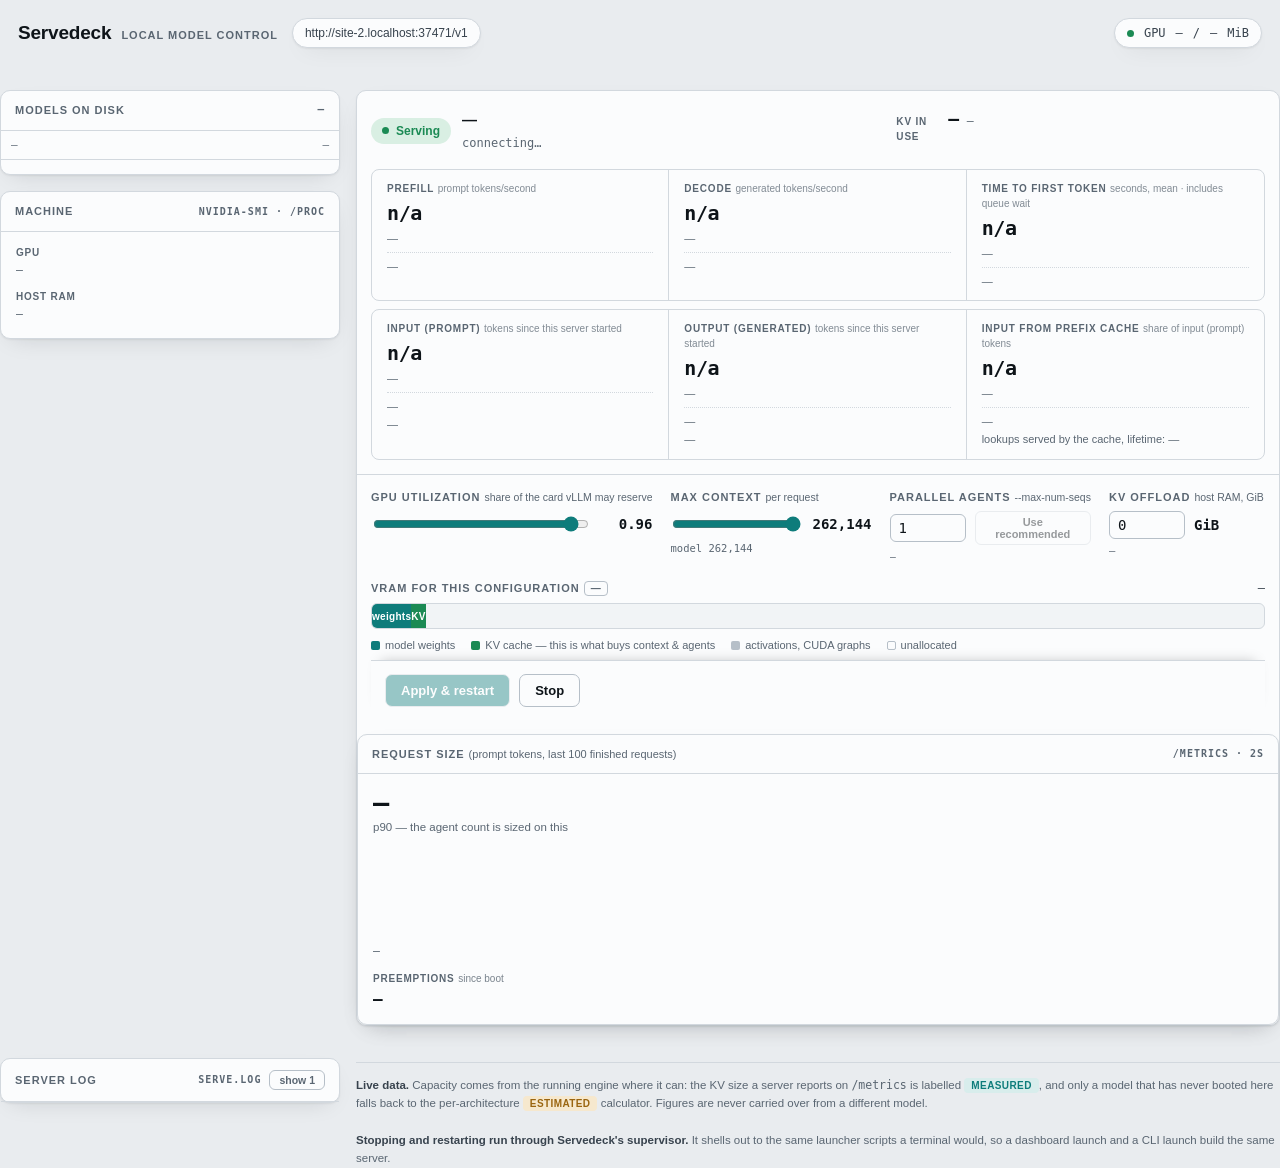
==== commit 04e590ed: "web: each figure beside the question it answers Owner: "analyze all the information displayed, some " ====
--- a/servedeck/web/index.html
+++ b/servedeck/web/index.html
@@ -15,29 +15,12 @@
       <span class="sub">local model control</span>
     </div>
     <button type="button" class="urlchip mono" id="serverUrl" title="Codex base URL — click to copy">—</button>
-    <div class="gpuchip mono">
+    <div class="gpuchip mono" title="GPU memory in use right now, from nvidia-smi">
       <span class="dot"></span>
-      <span id="gpuName">GPU</span> · <span id="gpuUsed">—</span> / <span id="gpuTotal">—</span> MiB
-    </div>
-  </div>
-
-  <div class="vram">
-    <div class="vram-head">
-      <span class="lbl">VRAM allocation</span>
-      <span class="val mono" id="vramTxt">—</span>
-    </div>
-    <div class="bar" id="bar">
-      <div class="seg weights" id="segW">weights</div>
-      <div class="seg kv" id="segK">KV</div>
-      <div class="seg overhead" id="segO"></div>
-      <div class="seg free" id="segF"></div>
-    </div>
-    <div class="legend">
-      <span><i style="background:var(--accent)"></i>model weights</span>
-      <span><i style="background:var(--ok)"></i>KV cache — this is what buys context &amp; agents</span>
-      <span><i style="background:var(--line-strong)"></i>activations, CUDA graphs</span>
-      <span><i style="border:1px solid var(--line-strong)"></i>unallocated</span>
-    </div>
+      GPU <span id="gpuUsed">—</span> / <span id="gpuTotal">—</span> MiB
+    </div>
+  </div>
+
   </div>
 
   <div class="grid">
@@ -53,39 +36,17 @@
       <div class="mlist" id="mlist" role="listbox" aria-label="Models in the local hub cache"></div>
     </div>
 
-      <!-- The live KV picture sits under the rail: it is the one
-           live figure that belongs beside the models, and it fills the
-           column the rail used to leave empty. -->
+      <!-- What the box is: the GPU by name, and the host RAM the KV offload
+           control is set against. Live figures, no estimates. -->
       <div class="panel">
-        <div class="panel-h"><span>KV cache in use <span style="text-transform:none;font-weight:400;letter-spacing:0">(in flight, 0 when idle)</span></span><span class="mono" style="font-size:10px">/metrics · 2s</span></div>
+        <div class="panel-h"><span>Machine</span><span class="mono" style="font-size:10px">nvidia-smi · /proc</span></div>
         <div class="lcol">
-        <div class="lbig mono" id="kvPct">—</div>
-        <div class="lsub mono" id="kvTok">—</div>
-        <canvas id="spark" width="420" height="42" aria-label="KV cache usage over time"></canvas>
-        <!-- Each counter names its own time base. Running/Waiting are
-             instantaneous; Preemptions and Prefix cache are lifetime counters
-             that never reset, and drawing them in one row at one size made a
-             593-since-boot preemption read identically to "preempting now". -->
-        <div class="lrow">
-          <div><div class="lk">Preemptions <span class="tb">since boot</span></div><div class="n mono" id="mPre">—</div></div>
-          <div><div class="lk">Prefix cache <span class="tb">lifetime</span></div><div class="n mono" id="hitRate">—</div></div>
-        </div>
-      </div>
-
-      <!-- Was "Average context per request": one lifetime mean, sum/count over
-           every request since the engine booted. It could not answer the
-           question people actually ask it ("how many agents?") because sizing
-           is set by the TAIL -- a p90 that does not fit is a preemption -- and
-           a mean has no tail. Replaced by the distribution over a rolling
-           window of the last 100 finished requests.
-
-           The distribution is DRAWN, not described. The bars are vLLM's own
-           buckets, so the quantisation is visible in the picture -- a wide bar
-           with nothing beside it says "we cannot tell you more than this" --
-           and the percentiles are marked at the place they fall. The sentences
-           that explained all of that are gone: the column used to carry four
-           percentile intervals, a sample-count line, a generated-token line
-           and a provenance paragraph, and each restated what the bars show. -->
+          <div class="lk">GPU</div>
+          <div class="lsub mono" id="gpuName">—</div>
+          <div class="lk" style="margin-top:10px">Host RAM</div>
+          <div class="lsub mono" id="hostRam">—</div>
+          <div class="lsub mono" id="hostPinned"></div>
+        </div>
       </div>
     </div>
 
@@ -102,6 +63,12 @@
                  a bare number -- and a figure shown twice is a figure that can
                  disagree with itself. -->
             <div class="status-meta smeta mono" id="sMeta">connecting…</div>
+          </div>
+          <div class="kvgauge" title="KV cache blocks in use right now: in-flight requests only, 0 when idle">
+            <span class="lk">KV in use</span>
+            <span class="gbig mono" id="kvPct">—</span>
+            <span class="lsub mono" id="kvTok">—</span>
+            <canvas id="spark" width="180" height="28" aria-label="KV cache usage over time"></canvas>
           </div>
           <span class="queued mono" id="queued" role="status"><span id="qN">—</span> running · <span id="qW">—</span> waiting</span>
         </div>
@@ -184,6 +151,7 @@
             <div class="n mono" id="tkCache">n/a</div>
             <div class="s" id="tkCacheS">—</div>
             <div class="l" id="tkCacheW">—</div>
+            <div class="s" title="vllm:prefix_cache_hits ÷ queries, lifetime: a query is counted every time the scheduler looks a request up">lookups served by the cache, lifetime: <span id="hitRate">—</span></div>
           </div>
         </div>
 
@@ -246,15 +214,24 @@
           </div>
         </div>
         <div class="ctxnote" id="ctxNote" role="status"></div>
-        <!-- One line, not a box: the pool this configuration buys, its
-             provenance, and what the KV offload parks in host RAM beside it. -->
-        <div class="kvline">
-          <span class="k">KV budget</span>
-          <span class="tag" id="dBadge">—</span>
-          <span class="mono big" id="dKv">—</span>
-          <span class="mono" id="dKvTok">—</span>
-          <span class="mono" id="kvOffload"></span>
-        </div>
+        <div class="vram">
+          <div class="vram-head">
+            <span class="lbl">VRAM for this configuration <span class="tag" id="dBadge">—</span></span>
+            <span class="val mono" id="vramTxt">—</span>
+          </div>
+          <div class="bar" id="bar">
+            <div class="seg weights" id="segW">weights</div>
+            <div class="seg kv" id="segK">KV</div>
+            <div class="seg overhead" id="segO"></div>
+            <div class="seg free" id="segF"></div>
+          </div>
+          <div class="legend">
+            <span><i style="background:var(--accent)"></i>model weights</span>
+            <span><i style="background:var(--ok)"></i>KV cache — this is what buys context &amp; agents</span>
+            <span><i style="background:var(--line-strong)"></i>activations, CUDA graphs</span>
+            <span><i style="border:1px solid var(--line-strong)"></i>unallocated</span>
+          </div>
+        <span id="kvOffload" hidden></span>
         <div class="alert crit" id="alertC" role="alert"><b>⚠</b><span id="alertCT"></span></div>
         <div class="alert warn" id="alertW" role="alert"><b>!</b><span id="alertWT"></span></div>
       </div>
@@ -287,6 +264,9 @@
         <div class="lsub">p90 — the agent count is sized on this</div>
         <canvas id="reqHist" width="440" height="96" aria-label="Prompt-token counts over the last 100 finished requests. Exact requests are drawn in fine bins; requests known only to a vLLM bucket are drawn as a translucent band over that bucket's range. Median, p90 and p99 are marked."></canvas>
         <div class="lsub mono" id="winMeta">—</div>
+        <div class="lrow">
+          <div><div class="lk">Preemptions <span class="tb">since boot</span></div><div class="n mono" id="mPre">—</div></div>
+        </div>
   
         </div>
         <div class="oversub" id="oversub"></div>
--- a/servedeck/web/style.css
+++ b/servedeck/web/style.css
@@ -443,3 +443,10 @@
 @media (max-width: 1180px){.agrid{grid-template-columns:1fr 1fr}}
 @media (max-width: 900px){.agrid{grid-template-columns:1fr}}
 .acell .s{white-space:normal}
+
+/* -- 2026-09-17 IA pass -------------------------------------------------- */
+.alloc .vram{margin:14px 0 6px}
+.kvgauge{display:flex;align-items:baseline;gap:8px;margin-left:auto}
+.kvgauge .gbig{font-size:18px;font-weight:600;letter-spacing:-.02em}
+.kvgauge canvas{align-self:center;width:180px;height:28px}
+.status-row .queued{margin-left:0}
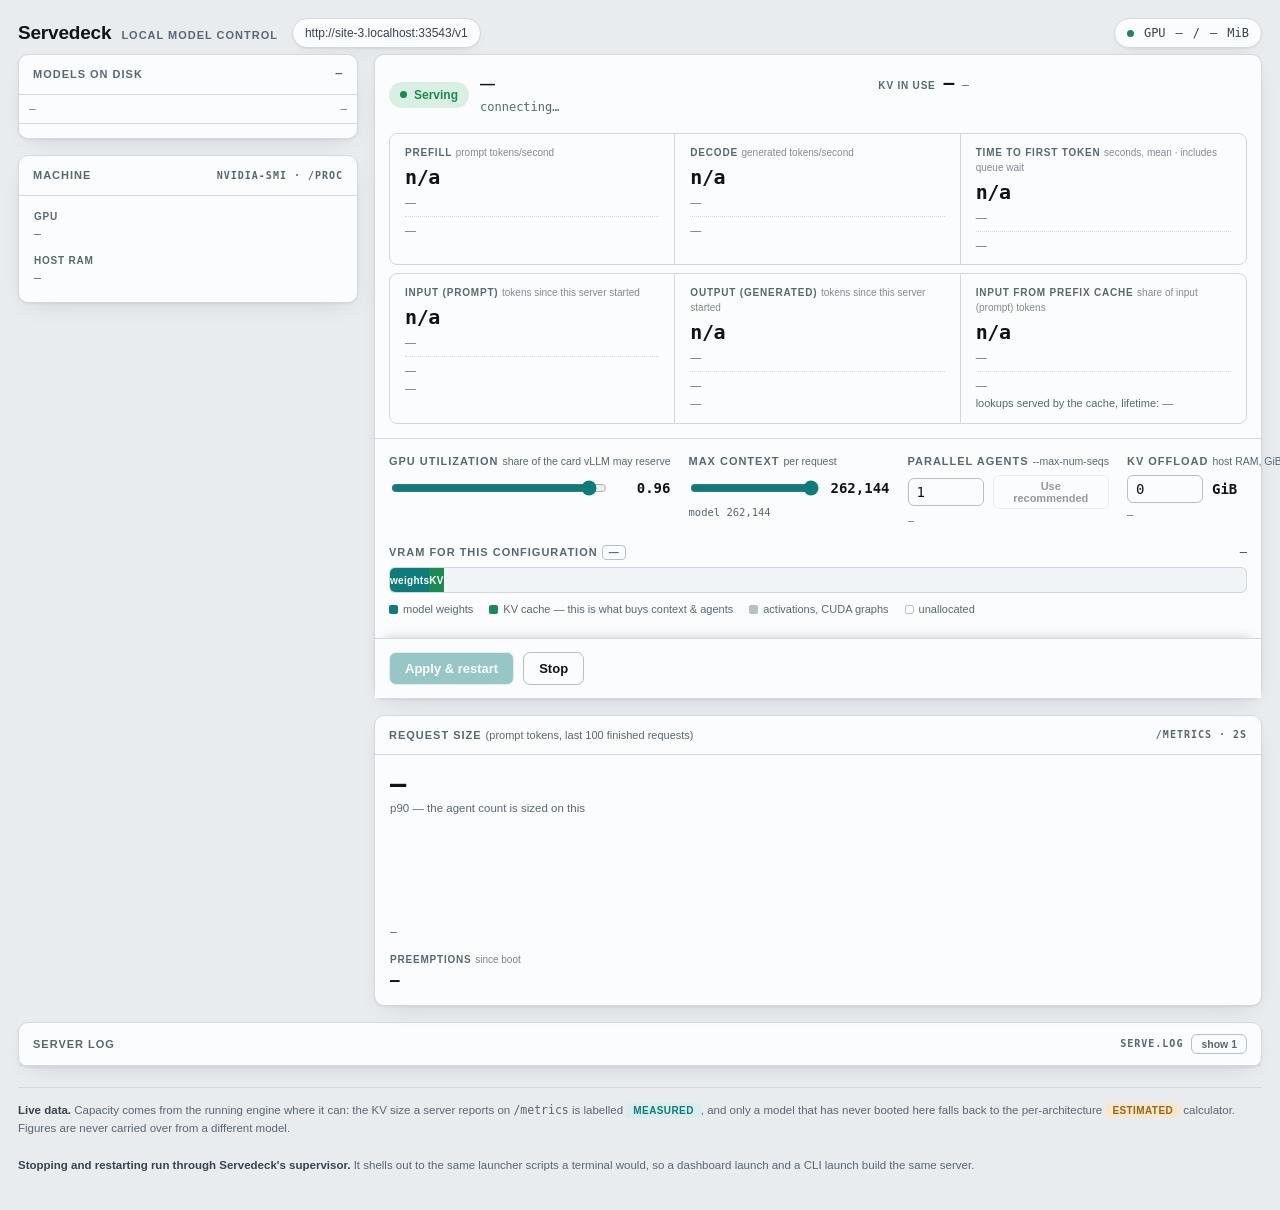
==== commit 4efddb24: "web: nesting fixed for good; histogram bins follow the axis, not the exact span - index.html: the VR" ====
--- a/servedeck/web/index.html
+++ b/servedeck/web/index.html
@@ -21,7 +21,6 @@
     </div>
   </div>
 
-  </div>
 
   <div class="grid">
     <div class="col">
@@ -231,6 +230,7 @@
             <span><i style="background:var(--line-strong)"></i>activations, CUDA graphs</span>
             <span><i style="border:1px solid var(--line-strong)"></i>unallocated</span>
           </div>
+        </div>
         <span id="kvOffload" hidden></span>
         <div class="alert crit" id="alertC" role="alert"><b>⚠</b><span id="alertCT"></span></div>
         <div class="alert warn" id="alertW" role="alert"><b>!</b><span id="alertWT"></span></div>
--- a/servedeck/web/style.css
+++ b/servedeck/web/style.css
@@ -450,3 +450,5 @@
 .kvgauge .gbig{font-size:18px;font-weight:600;letter-spacing:-.02em}
 .kvgauge canvas{align-self:center;width:180px;height:28px}
 .status-row .queued{margin-left:0}
+.kvgauge .lk{white-space:nowrap}
+.kvgauge canvas{flex:0 0 180px}
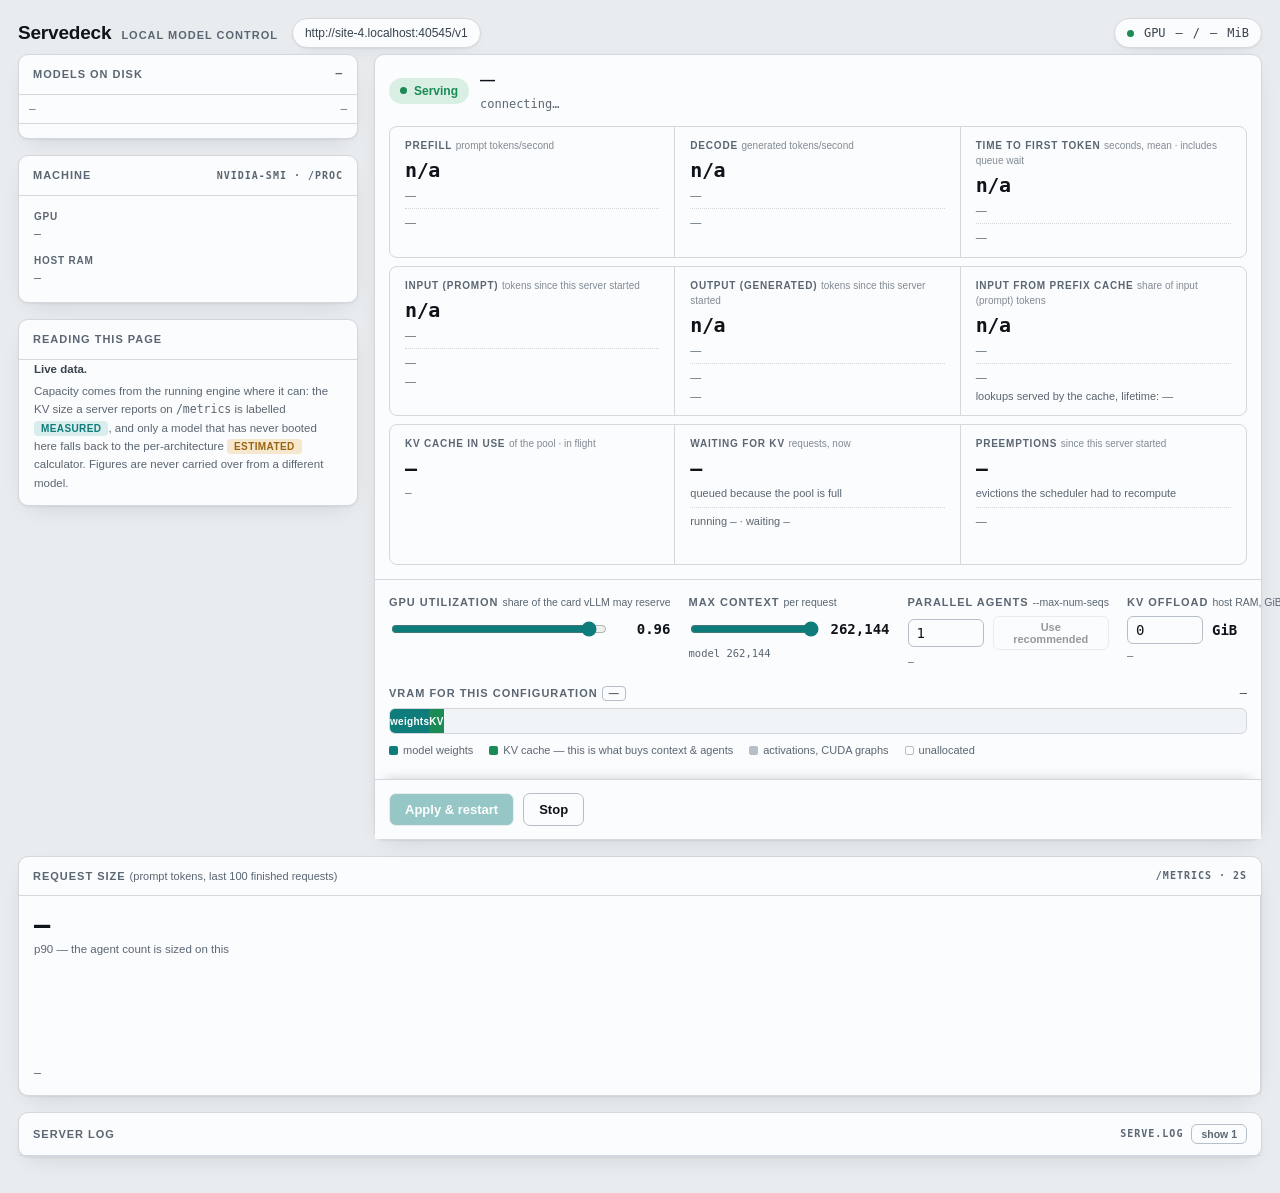
==== commit 6b1b2d75: "web: the live figures are a third strip; request size spans the page; notes in the sidebar Owner: "l" ====
--- a/servedeck/web/index.html
+++ b/servedeck/web/index.html
@@ -46,6 +46,14 @@
           <div class="lsub mono" id="hostRam">—</div>
           <div class="lsub mono" id="hostPinned"></div>
         </div>
+      </div>
+      <div class="panel notes">
+        <div class="panel-h"><span>Reading this page</span></div>
+        <div class="lcol foot"><b>Live data.</b> Capacity comes from the running engine where it can: the KV size a
+    server reports on <span class="mono">/metrics</span> is labelled
+    <span class="tag meas">measured</span>, and only a model that has never booted here
+    falls back to the per-architecture <span class="tag est">estimated</span> calculator.
+    Figures are never carried over from a different model.</div>
       </div>
     </div>
 
@@ -62,12 +70,6 @@
                  a bare number -- and a figure shown twice is a figure that can
                  disagree with itself. -->
             <div class="status-meta smeta mono" id="sMeta">connecting…</div>
-          </div>
-          <div class="kvgauge" title="KV cache blocks in use right now: in-flight requests only, 0 when idle">
-            <span class="lk">KV in use</span>
-            <span class="gbig mono" id="kvPct">—</span>
-            <span class="lsub mono" id="kvTok">—</span>
-            <canvas id="spark" width="180" height="28" aria-label="KV cache usage over time"></canvas>
           </div>
           <span class="queued mono" id="queued" role="status"><span id="qN">—</span> running · <span id="qW">—</span> waiting</span>
         </div>
@@ -151,6 +153,31 @@
             <div class="s" id="tkCacheS">—</div>
             <div class="l" id="tkCacheW">—</div>
             <div class="s" title="vllm:prefix_cache_hits ÷ queries, lifetime: a query is counted every time the scheduler looks a request up">lookups served by the cache, lifetime: <span id="hitRate">—</span></div>
+          </div>
+        </div>
+
+        <!-- Live: the engine right now. Same three-cell grammar as the two
+             strips above; the KV figure is the one that decides how many more
+             agents fit, so it sits with the throughput it gates, not in a
+             sidebar (2026-09-17). -->
+        <div class="thru live" id="livestrip">
+          <div class="tcell">
+            <div class="lk" title="KV cache blocks in use right now: in-flight requests only, 0 when idle">KV cache in use <span class="tu">of the pool · in flight</span></div>
+            <div class="n mono" id="kvPct">—</div>
+            <div class="s mono" id="kvTok">—</div>
+            <canvas id="spark" width="420" height="34" aria-label="KV cache usage over time"></canvas>
+          </div>
+          <div class="tcell">
+            <div class="lk" title="vllm:num_requests_waiting{reason=capacity}: requests the scheduler holds back because the KV pool is full">Waiting for KV <span class="tu">requests, now</span></div>
+            <div class="n mono" id="mWaitCap">—</div>
+            <div class="s">queued because the pool is full</div>
+            <div class="l">running <span class="mono" id="mRun2">—</span> · waiting <span class="mono" id="mWait2">—</span></div>
+          </div>
+          <div class="tcell">
+            <div class="lk" title="vllm:num_preemptions_total: KV evicted and recomputed, i.e. work already paid for being thrown away">Preemptions <span class="tu">since this server started</span></div>
+            <div class="n mono" id="mPre">—</div>
+            <div class="s">evictions the scheduler had to recompute</div>
+            <div class="l" id="preNote">—</div>
           </div>
         </div>
 
@@ -257,23 +284,21 @@
       </div>
     </div>
 
-      <div class="panel">
-        <div class="panel-h"><span>Request size <span style="text-transform:none;font-weight:400;letter-spacing:0">(prompt tokens, last 100 finished requests)</span></span><span class="mono" style="font-size:10px">/metrics · 2s</span></div>
-        <div class="lcol">
-        <div class="lbig mono" id="pctP90">—</div>
-        <div class="lsub">p90 — the agent count is sized on this</div>
-        <canvas id="reqHist" width="440" height="96" aria-label="Prompt-token counts over the last 100 finished requests. Exact requests are drawn in fine bins; requests known only to a vLLM bucket are drawn as a translucent band over that bucket's range. Median, p90 and p99 are marked."></canvas>
-        <div class="lsub mono" id="winMeta">—</div>
-        <div class="lrow">
-          <div><div class="lk">Preemptions <span class="tb">since boot</span></div><div class="n mono" id="mPre">—</div></div>
-        </div>
+    </div>
+  </div>
+
+
+  <div class="panel" id="reqPanel" style="margin-top:16px">
+    <div class="panel-h"><span>Request size <span style="text-transform:none;font-weight:400;letter-spacing:0">(prompt tokens, last 100 finished requests)</span></span><span class="mono" style="font-size:10px">/metrics · 2s</span></div>
+    <div class="lcol">
+    <div class="lbig mono" id="pctP90">—</div>
+    <div class="lsub">p90 — the agent count is sized on this</div>
+    <canvas id="reqHist" width="440" height="96" aria-label="Prompt-token counts over the last 100 finished requests. Exact requests are drawn in fine bins; requests known only to a vLLM bucket are drawn as a translucent band over that bucket's range. Median, p90 and p99 are marked."></canvas>
+    <div class="lsub mono" id="winMeta">—</div>
   
-        </div>
-        <div class="oversub" id="oversub"></div>
-      </div>
-    </div>
+    </div>
+    <div class="oversub" id="oversub"></div>
   </div>
-
 
   <div class="panel log folded" id="logPanel">
     <div class="panel-h">
@@ -290,17 +315,6 @@
     <div class="logbody mono" id="log" aria-live="polite"></div>
   </div>
 
-  <div class="foot">
-    <b>Live data.</b> Capacity comes from the running engine where it can: the KV size a
-    server reports on <span class="mono">/metrics</span> is labelled
-    <span class="tag meas">measured</span>, and only a model that has never booted here
-    falls back to the per-architecture <span class="tag est">estimated</span> calculator.
-    Figures are never carried over from a different model.
-    <br><br>
-    <b>Stopping and restarting run through Servedeck's supervisor.</b> It shells out to the
-    same launcher scripts a terminal would, so a dashboard launch and a CLI launch build
-    the same server.
-  </div>
 </div><script src="app.js"></script>
 </body>
 </html>
--- a/servedeck/web/style.css
+++ b/servedeck/web/style.css
@@ -452,3 +452,9 @@
 .status-row .queued{margin-left:0}
 .kvgauge .lk{white-space:nowrap}
 .kvgauge canvas{flex:0 0 180px}
+
+.status .thru.live{margin-top:8px}
+.tcell canvas{display:block;width:100%;height:34px;margin-top:6px}
+
+.panel.notes .foot{margin-top:0;border-top:none;padding-top:0}
+.panel.notes .foot b{display:block;margin-bottom:4px}
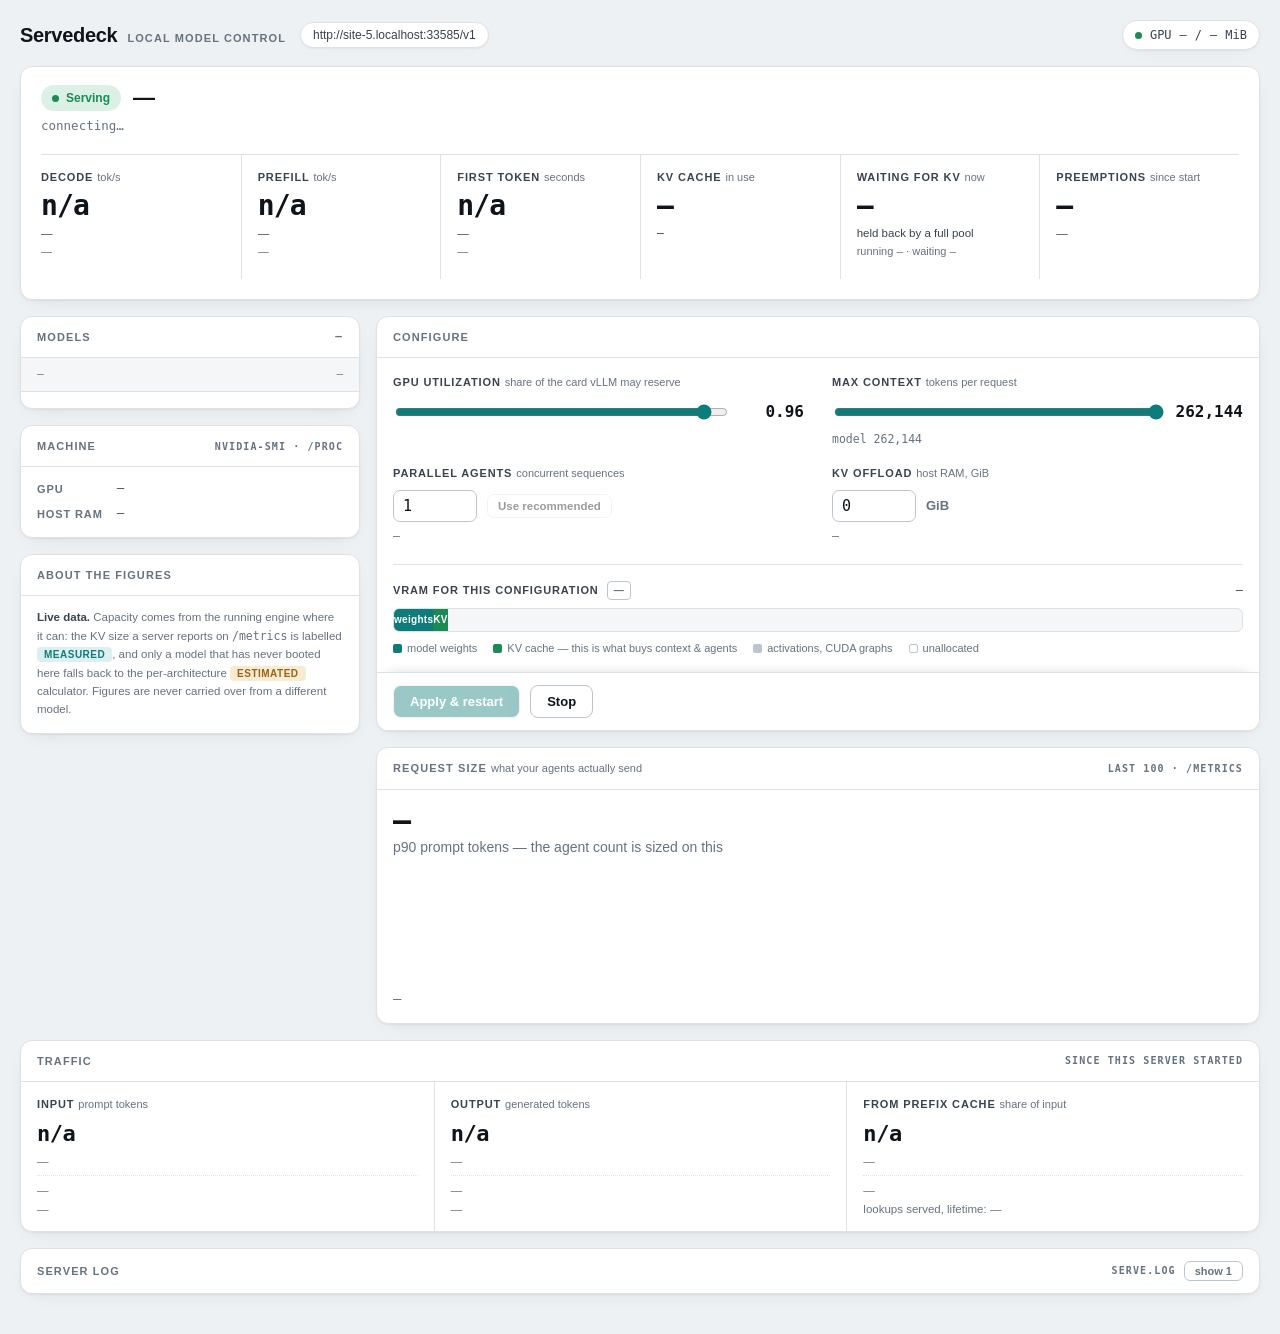
==== commit f892d6a5: "web: redesign by question — vital signs, then models beside controls, then diagnostics Owner, after " ====
--- a/servedeck/web/index.html
+++ b/servedeck/web/index.html
@@ -9,7 +9,9 @@
 <body>
 <div class="wrap">
 
-  <div class="top">
+  <!-- Header: who this is, the one URL a client is pointed at, and the card's
+       memory right now. Three facts, one line. -->
+  <header class="top">
     <div class="brand">
       <h1>Servedeck</h1>
       <span class="sub">local model control</span>
@@ -19,301 +21,241 @@
       <span class="dot"></span>
       GPU <span id="gpuUsed">—</span> / <span id="gpuTotal">—</span> MiB
     </div>
+  </header>
+
+  <!-- Vital signs. One glance answers the three questions this page exists for:
+       what is serving, how fast is it, how full is it.
+
+       Every tile is ONE number with one caption. The sentences that used to sit
+       under each figure (its sampling window, its lifetime companion, the metric
+       it comes from) are titles now: read on hover, by the person already asking
+       about that one figure, instead of nine grey paragraphs competing with the
+       numbers at all times. -->
+  <section class="panel hero">
+    <div class="hero-head">
+      <span class="pill" id="pill"><span class="d"></span><span id="pillTxt">Serving</span></span>
+      <h2 class="hero-name" id="sModel">—</h2>
+      <span class="queued mono" id="queued" role="status"><span id="qN">—</span> running · <span id="qW">—</span> waiting</span>
+    </div>
+    <div class="hero-meta smeta mono" id="sMeta">connecting…</div>
+
+    <!-- Boot progress. Hidden unless a boot is actually running. -->
+    <div class="phases" id="phases">
+      <div class="eta">
+        <span>Elapsed <span class="el mono" id="elapsed">—</span></span>
+        <span id="etaTxt"></span>
+      </div>
+      <div class="ptrack" id="ptrack"></div>
+      <div class="plabels" id="plabels"></div>
+      <div class="pnote" id="pnote"></div>
+    </div>
+
+    <div class="kpis">
+      <div class="kpi">
+        <div class="kpi-k" title="Generated tokens per wall-clock second over the last poll, every running request together. The dim line is ONE request's decode speed: generated tokens over the summed decode time of every finished request, in which thirteen requests decoding side by side count thirteen seconds per second.">Decode <span class="u">tok/s</span></div>
+        <div class="kpi-n mono" id="thDecode">n/a</div>
+        <div class="kpi-s" id="thDecodeS">—</div>
+        <div class="kpi-s dim" id="thDecodeL">—</div>
+      </div>
+      <div class="kpi">
+        <div class="kpi-k" title="Computed (non-cached) prompt tokens per wall-clock second over the last poll, every running request together. The dim line is ONE request's prefill speed, from vllm:request_prefill_time_seconds.">Prefill <span class="u">tok/s</span></div>
+        <div class="kpi-n mono" id="thPrefill">n/a</div>
+        <div class="kpi-s" id="thPrefillS">—</div>
+        <div class="kpi-s dim" id="thPrefillL">—</div>
+      </div>
+      <div class="kpi">
+        <div class="kpi-k" title="vllm:time_to_first_token_seconds, measured from request ARRIVAL — a request queued behind others carries that wait in its TTFT.">First token <span class="u">seconds</span></div>
+        <div class="kpi-n mono" id="thTtft">n/a</div>
+        <div class="kpi-s" id="thTtftS">—</div>
+        <div class="kpi-s dim" id="thTtftL">—</div>
+      </div>
+      <div class="kpi wide">
+        <div class="kpi-k" title="KV cache blocks the engine is holding for in-flight requests. 0 when idle: this is not how much pool exists, it is how much of it is in use right now.">KV cache <span class="u">in use</span></div>
+        <div class="kpi-n mono" id="kvPct">—</div>
+        <div class="kpi-s mono" id="kvTok">—</div>
+        <canvas id="spark" width="300" height="30" aria-label="KV cache usage over time"></canvas>
+      </div>
+      <div class="kpi">
+        <div class="kpi-k" title="vllm:num_requests_waiting{reason=capacity}: requests the scheduler holds back because the KV pool is full. Above zero for long means the agent count is above what this configuration holds.">Waiting for KV <span class="u">now</span></div>
+        <div class="kpi-n mono" id="mWaitCap">—</div>
+        <div class="kpi-s">held back by a full pool</div>
+        <div class="kpi-s dim">running <span class="mono" id="mRun2">—</span> · waiting <span class="mono" id="mWait2">—</span></div>
+      </div>
+      <div class="kpi">
+        <div class="kpi-k" title="vllm:num_preemptions_total: KV evicted and recomputed — work already paid for, thrown away. The empirical signal that the agent count is too high for the pool.">Preemptions <span class="u">since start</span></div>
+        <div class="kpi-n mono" id="mPre">—</div>
+        <div class="kpi-s" id="preNote">—</div>
+      </div>
+    </div>
+  </section>
+
+  <div class="grid">
+
+    <!-- Left: what can run, and what it runs on. -->
+    <div class="col">
+      <section class="panel">
+        <div class="panel-h"><span>Models</span><span class="mono" id="mcount">—</span></div>
+        <div class="dfline mono"><span id="dhub">—</span><span id="dfree">—</span></div>
+        <div class="mlist" id="mlist" role="listbox" aria-label="Models in the local hub cache"></div>
+      </section>
+
+      <section class="panel">
+        <div class="panel-h"><span>Machine</span><span class="mono" style="font-size:10px">nvidia-smi · /proc</span></div>
+        <dl class="facts">
+          <dt>GPU</dt>
+          <dd class="mono" id="gpuName">—</dd>
+          <dt>Host RAM</dt>
+          <dd class="mono" id="hostRam">—</dd>
+          <dd class="mono dim" id="hostPinned"></dd>
+        </dl>
+      </section>
+      <section class="panel notes">
+        <div class="panel-h"><span>About the figures</span></div>
+        <p class="foot pad"><b>Live data.</b> Capacity comes from the running engine where it can: the KV size a server
+    reports on <span class="mono">/metrics</span> is labelled <span class="tag meas">measured</span>,
+    and only a model that has never booted here falls back to the per-architecture
+    <span class="tag est">estimated</span> calculator. Figures are never carried over from a
+    different model.</p>
+      </section>
+    </div>
+
+    <!-- Right: the only interactive part of the page, and the panel that says
+         whether the configuration set in it is a good idea. -->
+    <div class="col">
+      <section class="panel">
+        <div class="panel-h">
+          <span>Configure</span>
+          <span class="dirty" id="dirty">unsaved changes</span>
+        </div>
+
+        <div class="alloc">
+          <div class="agrid">
+            <div class="acell">
+              <div class="k">GPU utilization <span class="u">share of the card vLLM may reserve</span></div>
+              <div class="ctl">
+                <input type="range" id="util" min="40" max="98" value="96" title="0.40 to 0.98" aria-label="GPU memory utilization" aria-describedby="utilV">
+                <span class="v mono" id="utilV">0.96</span>
+              </div>
+            </div>
+            <div class="acell">
+              <div class="k" title="--max-model-len: the longest context ONE request may use. The KV pool is shared; vLLM admits what fits and queues the rest.">Max context <span class="u">tokens per request</span></div>
+              <div class="ctl">
+                <input type="range" id="ctx" min="8192" max="262144" step="4096" value="262144" aria-label="Maximum context per request" aria-describedby="ctxV ctxBound ctxNote">
+                <span class="v mono" id="ctxV">—</span>
+              </div>
+              <div class="s mono" id="ctxBound">—</div>
+            </div>
+            <div class="acell">
+              <div class="k" title="--max-num-seqs: the scheduler's ceiling on concurrent sequences">Parallel agents <span class="u">concurrent sequences</span></div>
+              <div class="ctl">
+                <input type="number" id="agents" class="num" min="1" max="64" value="1" aria-label="Parallel agents" aria-describedby="agentsFit">
+                <button type="button" class="btn tiny" id="useRec" disabled title="nothing recommended yet">Use recommended</button>
+              </div>
+              <div class="s mono"><span id="agentsFit">—</span><span id="agentsRec"></span></div>
+            </div>
+            <div class="acell">
+              <div class="k" title="--kv-offloading-size: pinned host RAM that keeps evicted contexts, so an agent's next turn reloads instead of prefilling again. It does not raise the per-request context, nor how many run at once.">KV offload <span class="u">host RAM, GiB</span></div>
+              <div class="ctl">
+                <input type="number" id="offload" class="num" min="0" max="160" step="4" value="0" aria-label="KV offload size in GiB" aria-describedby="offloadNote">
+                <span class="unit">GiB</span>
+              </div>
+              <div class="s mono" id="offloadNote">—</div>
+            </div>
+          </div>
+
+          <div class="ctxnote" id="ctxNote" role="status"></div>
+
+          <!-- What those four controls buy, as one picture. Measured from the
+               running engine where it can be; the badge says which. -->
+          <div class="vram">
+            <div class="vram-head">
+              <span class="lbl">VRAM for this configuration <span class="tag" id="dBadge">—</span></span>
+              <span class="val mono" id="vramTxt">—</span>
+            </div>
+            <div class="bar" id="bar">
+              <div class="seg weights" id="segW">weights</div>
+              <div class="seg kv" id="segK">KV</div>
+              <div class="seg overhead" id="segO"></div>
+              <div class="seg free" id="segF"></div>
+            </div>
+            <div class="legend">
+              <span><i style="background:var(--accent)"></i>model weights</span>
+              <span><i style="background:var(--ok)"></i>KV cache — this is what buys context &amp; agents</span>
+              <span><i style="background:var(--line-strong)"></i>activations, CUDA graphs</span>
+              <span><i style="border:1px solid var(--line-strong)"></i>unallocated</span>
+            </div>
+          </div>
+          <span id="kvOffload" hidden></span>
+
+          <div class="alert crit" id="alertC" role="alert"><b>⚠</b><span id="alertCT"></span></div>
+          <div class="alert warn" id="alertW" role="alert"><b>!</b><span id="alertWT"></span></div>
+        </div>
+
+        <div class="pref" id="pref"></div>
+
+        <div class="actions">
+          <button class="btn pri" id="apply" disabled>Apply &amp; restart</button>
+          <button class="btn" id="stop">Stop</button>
+        </div>
+      </section>
+
+      <section class="panel">
+        <div class="panel-h">
+          <span>Request size <span class="u">what your agents actually send</span></span>
+          <span class="mono" style="font-size:10px">last 100 · /metrics</span>
+        </div>
+        <div class="pad">
+          <div class="bignum mono" id="pctP90">—</div>
+          <div class="dim">p90 prompt tokens — the agent count is sized on this</div>
+          <canvas id="reqHist" width="440" height="96" aria-label="Prompt-token counts over the last 100 finished requests. Exact requests are drawn in fine bins; requests known only to a vLLM bucket are drawn as a translucent band over that bucket's range. Median, p90 and p99 are marked."></canvas>
+          <div class="dim mono" id="winMeta">—</div>
+        </div>
+        <div class="oversub" id="oversub"></div>
+      </section>
+    </div>
   </div>
 
-
-  <div class="grid">
-    <div class="col">
-    <!-- model rail -->
-    <div class="panel">
-      <div class="panel-h"><span>Models on disk</span><span class="mono" id="mcount">—</span></div>
-      <!-- Real, measured, and unit-labelled. The previous version of this page
-           carried a hardcoded "412 GiB disk" span that nothing computed; this
-           one is statvfs on the filesystem holding the hub cache, refreshed
-           every 15 s so a large deletion is visible without a reload. -->
-      <div class="dfline mono"><span id="dhub">—</span><span id="dfree">—</span></div>
-      <div class="mlist" id="mlist" role="listbox" aria-label="Models in the local hub cache"></div>
-    </div>
-
-      <!-- What the box is: the GPU by name, and the host RAM the KV offload
-           control is set against. Live figures, no estimates. -->
-      <div class="panel">
-        <div class="panel-h"><span>Machine</span><span class="mono" style="font-size:10px">nvidia-smi · /proc</span></div>
-        <div class="lcol">
-          <div class="lk">GPU</div>
-          <div class="lsub mono" id="gpuName">—</div>
-          <div class="lk" style="margin-top:10px">Host RAM</div>
-          <div class="lsub mono" id="hostRam">—</div>
-          <div class="lsub mono" id="hostPinned"></div>
-        </div>
-      </div>
-      <div class="panel notes">
-        <div class="panel-h"><span>Reading this page</span></div>
-        <div class="lcol foot"><b>Live data.</b> Capacity comes from the running engine where it can: the KV size a
-    server reports on <span class="mono">/metrics</span> is labelled
-    <span class="tag meas">measured</span>, and only a model that has never booted here
-    falls back to the per-architecture <span class="tag est">estimated</span> calculator.
-    Figures are never carried over from a different model.</div>
-      </div>
-    </div>
-
-    <div class="col">
-    <!-- main -->
-    <div class="panel">
-      <div class="status">
-        <div class="status-row">
-          <span class="pill" id="pill"><span class="d"></span><span id="pillTxt">Serving</span></span>
-          <div>
-            <div class="status-model" id="sModel">—</div>            <!-- Identity only: address, context, uptime. The three throughput
-                 figures that used to be here are the strip below, which shows
-                 each one with its reason and its lifetime companion instead of
-                 a bare number -- and a figure shown twice is a figure that can
-                 disagree with itself. -->
-            <div class="status-meta smeta mono" id="sMeta">connecting…</div>
-          </div>
-          <span class="queued mono" id="queued" role="status"><span id="qN">—</span> running · <span id="qW">—</span> waiting</span>
-        </div>
-
-        <!-- Prefill, decode and TTFT are three different questions and one number
-             cannot answer them: a 17 s time-to-first-token and a slow decode look
-             identical when only one figure is on screen.
-
-             Every cell has the SAME three lines at all times, and no line is ever
-             empty or borrowed by another cell:
-               .n  the current window reading, or "idle" when nothing ran
-               .s  what that line is (window, or the last value and its age)
-               .l  the lifetime companion, which never decays and never moves up
-                   into .n -- the two are different quantities (the window figure
-                   is AGGREGATE, every running request together per second of
-                   WALL clock; the prefill/decode lifetime figure is PER REQUEST,
-                   one stream's speed over summed per-request time) and the panel
-                   used to swap one for the other marked only by a "~", then
-                   labelled them alike until 858.6 tok/s over "lifetime 68.0 tok/s"
-                   was read as a slow server.
-             Units are on the label AND on the number, so a figure read on its own
-             still carries one.
-
-             This strip used to sit at the bottom of the live panel while a
-             summary of the same three figures sat up here. The summary lost:
-             it had no reason for an absent figure, no age for a stale one, and
-             no lifetime companion -- so "prefill idle" next to a decode number
-             was the whole story. The strip is the better rendering, so it moved
-             up and the summary shrank to the facts only it carries. -->
-        <div class="thru" id="thru">
-          <div class="tcell">
-            <div class="lk" title="The large figure is every running request together: computed (non-cached) prompt tokens per wall-clock second over the last poll. The per-request line is ONE request's prefill speed: computed prompt tokens ÷ the summed prefill time of every finished request (vllm:request_prefill_time_seconds), in which two requests prefilling side by side count two seconds per second.">Prefill <span class="tu">prompt tokens/second</span></div>
-            <div class="n mono" id="thPrefill">n/a</div>
-            <div class="s" id="thPrefillS">—</div>
-            <div class="l" id="thPrefillL">—</div>
-          </div>
-          <div class="tcell">
-            <div class="lk" title="The large figure is every running request together: generated tokens per wall-clock second over the last poll. The per-request line is ONE request's decode speed: generated tokens ÷ the summed decode time of every finished request (vllm:request_decode_time_seconds), in which thirteen requests decoding side by side count thirteen seconds per second.">Decode <span class="tu">generated tokens/second</span></div>
-            <div class="n mono" id="thDecode">n/a</div>
-            <div class="s" id="thDecodeS">—</div>
-            <div class="l" id="thDecodeL">—</div>
-          </div>
-          <div class="tcell">
-            <div class="lk" title="from vllm:time_to_first_token_seconds, which is measured from request ARRIVAL — a request queued behind others carries that wait in its TTFT">Time to first token <span class="tu">seconds, mean · includes queue wait</span></div>
-            <div class="n mono" id="thTtft">n/a</div>
-            <div class="s" id="thTtftS">—</div>
-            <div class="l" id="thTtftL">—</div>
-          </div>
-        </div>
-
-        <!-- Token accounting: how many tokens went in, how many came out, and how
-             much of the input the prefix cache served instead of the engine
-             computing it. Painted by paintTokens() from the `tokens` block of
-             the metrics payload (servedeck/tokens.py).
-
-             Every total is "since this server started" and says how long ago
-             that was: the counters are born at 0 with the process, so a bare
-             total is meaningless across a restart. The window line is a
-             counter delta over the ~60 s of scrapes it names, not a total over
-             an uptime. A 2 s window is useless here: vLLM counts a prompt once,
-             whole, when its prefill completes, so two seconds hold either
-             nothing or a 30,000-token jump. -->
-        <div class="thru tok" id="tok">
-          <div class="tcell">
-            <div class="lk" id="tkInK" title="vllm:prompt_tokens_total: the prompt tokens of every request whose prefill has completed (counted at its first token), including the ones served from the prefix cache. Resets to 0 when the server restarts.">Input (prompt) <span class="tu">tokens since this server started</span></div>
-            <div class="n mono" id="tkIn">n/a</div>
-            <div class="s" id="tkInS">—</div>
-            <div class="l" id="tkInW">—</div>
-            <div class="s" id="tkInR" title="From the vllm:request_prompt_tokens histogram, over the last requests that finished while Servedeck was watching. A range is a request known only to one of vLLM's buckets; a single number is exact.">—</div>
-          </div>
-          <div class="tcell">
-            <div class="lk" id="tkOutK" title="vllm:generation_tokens_total: every token the server has generated, counted as it is produced. Resets to 0 when the server restarts.">Output (generated) <span class="tu">tokens since this server started</span></div>
-            <div class="n mono" id="tkOut">n/a</div>
-            <div class="s" id="tkOutS">—</div>
-            <div class="l" id="tkOutW">—</div>
-            <div class="s" id="tkOutR" title="From the vllm:request_generation_tokens histogram, over the last requests that finished while Servedeck was watching. A range is a request known only to one of vLLM's buckets; a single number is exact.">—</div>
-          </div>
-          <div class="tcell">
-            <div class="lk" id="tkCacheK" title="vllm:prompt_tokens_cached_total ÷ vllm:prompt_tokens_total. Cached tokens skipped prefill; computed ones are the prefill work the engine actually did. Not the same ratio as Prefix cache below (hits ÷ queries): a query is counted every time the scheduler looks a request up, again after a preemption, while a cached token is counted once, when its prefill completes.">Input from prefix cache <span class="tu">share of input (prompt) tokens</span></div>
-            <div class="n mono" id="tkCache">n/a</div>
-            <div class="s" id="tkCacheS">—</div>
-            <div class="l" id="tkCacheW">—</div>
-            <div class="s" title="vllm:prefix_cache_hits ÷ queries, lifetime: a query is counted every time the scheduler looks a request up">lookups served by the cache, lifetime: <span id="hitRate">—</span></div>
-          </div>
-        </div>
-
-        <!-- Live: the engine right now. Same three-cell grammar as the two
-             strips above; the KV figure is the one that decides how many more
-             agents fit, so it sits with the throughput it gates, not in a
-             sidebar (2026-09-17). -->
-        <div class="thru live" id="livestrip">
-          <div class="tcell">
-            <div class="lk" title="KV cache blocks in use right now: in-flight requests only, 0 when idle">KV cache in use <span class="tu">of the pool · in flight</span></div>
-            <div class="n mono" id="kvPct">—</div>
-            <div class="s mono" id="kvTok">—</div>
-            <canvas id="spark" width="420" height="34" aria-label="KV cache usage over time"></canvas>
-          </div>
-          <div class="tcell">
-            <div class="lk" title="vllm:num_requests_waiting{reason=capacity}: requests the scheduler holds back because the KV pool is full">Waiting for KV <span class="tu">requests, now</span></div>
-            <div class="n mono" id="mWaitCap">—</div>
-            <div class="s">queued because the pool is full</div>
-            <div class="l">running <span class="mono" id="mRun2">—</span> · waiting <span class="mono" id="mWait2">—</span></div>
-          </div>
-          <div class="tcell">
-            <div class="lk" title="vllm:num_preemptions_total: KV evicted and recomputed, i.e. work already paid for being thrown away">Preemptions <span class="tu">since this server started</span></div>
-            <div class="n mono" id="mPre">—</div>
-            <div class="s">evictions the scheduler had to recompute</div>
-            <div class="l" id="preNote">—</div>
-          </div>
-        </div>
-
-        <div class="phases" id="phases">
-          <!-- The ETA string was a literal. history.py computes a real one
-               per model from measured boots and says when it is falling back
-               to a calibration figure instead; until that is painted here,
-               the slot stays empty rather than asserting a number. -->
-          <div class="eta">
-            <span>Elapsed <span class="el mono" id="elapsed">—</span></span>
-            <span id="etaTxt"></span>
-          </div>
-          <div class="ptrack" id="ptrack"></div>
-          <div class="plabels" id="plabels"></div>
-          <div class="pnote" id="pnote"></div>
-        </div>
-      </div>
-
-      <!-- One line per control. Each field used to be three (label, a
-           full-width slider, a tick row), which made the allocator taller than
-           the panels it feeds. The tick rows carried the range, which now rides
-           in each control's title, and the agent count, which was a slider over
-           1..64 -- a thumb that cannot be aimed at a number, and the number is
-           the whole point of the field. -->
-      <div class="alloc">
-        <!-- 2026-09-17: the three controls sit side by side. They were three
-             full-width rows with a number box wedged between two sliders, and
-             a 90px "KV budget" box under them restating the VRAM bar. -->
-        <div class="agrid">
-          <div class="acell">
-            <div class="k">GPU utilization <span class="tu">share of the card vLLM may reserve</span></div>
-            <div class="ctl">
-              <input type="range" id="util" min="40" max="98" value="96" title="0.40 to 0.98" aria-label="GPU memory utilization" aria-describedby="utilV">
-              <span class="v mono" id="utilV">0.96</span>
-            </div>
-          </div>
-          <div class="acell">
-            <div class="k" title="--max-model-len: the longest context ONE request may use. The KV pool is shared; vLLM admits what fits and queues the rest.">Max context <span class="tu">per request</span></div>
-            <div class="ctl">
-              <input type="range" id="ctx" min="8192" max="262144" step="4096" value="262144" aria-label="Maximum context per request" aria-describedby="ctxV ctxBound ctxNote">
-              <span class="v mono" id="ctxV">—</span>
-            </div>
-            <div class="s mono" id="ctxBound">—</div>
-          </div>
-          <div class="acell">
-            <div class="k" title="--max-num-seqs: the scheduler's ceiling on concurrent sequences">Parallel agents <span class="tu">--max-num-seqs</span></div>
-            <div class="ctl">
-              <input type="number" id="agents" class="num" min="1" max="64" value="1" aria-label="Parallel agents" aria-describedby="agentsFit">
-              <button type="button" class="btn tiny" id="useRec" disabled title="nothing recommended yet">Use recommended</button>
-            </div>
-            <div class="s mono"><span id="agentsFit">—</span><span id="agentsRec"></span></div>
-          </div>
-          <div class="acell">
-            <div class="k" title="--kv-offloading-size: pinned host RAM that keeps evicted contexts so an agent's next turn reloads instead of prefilling again. It does not raise the per-request context or how many run at once.">KV offload <span class="tu">host RAM, GiB</span></div>
-            <div class="ctl">
-              <input type="number" id="offload" class="num" min="0" max="160" step="4" value="0" aria-label="KV offload size in GiB" aria-describedby="offloadNote">
-              <span class="v mono" style="min-width:0">GiB</span>
-            </div>
-            <div class="s mono" id="offloadNote">—</div>
-          </div>
-        </div>
-        <div class="ctxnote" id="ctxNote" role="status"></div>
-        <div class="vram">
-          <div class="vram-head">
-            <span class="lbl">VRAM for this configuration <span class="tag" id="dBadge">—</span></span>
-            <span class="val mono" id="vramTxt">—</span>
-          </div>
-          <div class="bar" id="bar">
-            <div class="seg weights" id="segW">weights</div>
-            <div class="seg kv" id="segK">KV</div>
-            <div class="seg overhead" id="segO"></div>
-            <div class="seg free" id="segF"></div>
-          </div>
-          <div class="legend">
-            <span><i style="background:var(--accent)"></i>model weights</span>
-            <span><i style="background:var(--ok)"></i>KV cache — this is what buys context &amp; agents</span>
-            <span><i style="background:var(--line-strong)"></i>activations, CUDA graphs</span>
-            <span><i style="border:1px solid var(--line-strong)"></i>unallocated</span>
-          </div>
-        </div>
-        <span id="kvOffload" hidden></span>
-        <div class="alert crit" id="alertC" role="alert"><b>⚠</b><span id="alertCT"></span></div>
-        <div class="alert warn" id="alertW" role="alert"><b>!</b><span id="alertWT"></span></div>
-      </div>
-
-      <!-- Live preflight, painted from the estimate's own findings. This was
-           four static spans claiming the GPU was free, the weights cached,
-           ptrace_scope relaxed and several hundred GiB of disk left. None of
-           the four was ever computed, and all four were on screen whenever
-           the backend was unreachable and the rest of the page was empty.
-           Free disk is now measured for real, but it belongs beside the
-           models it constrains (the .dfline above), not in a strip about
-           whether this configuration can start. -->
-      <div class="pref" id="pref"></div>
-
-      <!-- The action bar sits directly under the controls it applies and the
-           preflight that gates them. It used to sit below a dead banner and a
-           row of disabled checkboxes, so the primary action was visually
-           detached from the three fields that decide it. -->
-      <div class="actions">
-        <button class="btn pri" id="apply" disabled>Apply &amp; restart</button>
-        <button class="btn" id="stop">Stop</button>
-        <span class="dirty" id="dirty" role="status">unsaved changes</span>
-      </div>
-    </div>
-
-    </div>
-  </div>
-
-
-  <div class="panel" id="reqPanel" style="margin-top:16px">
-    <div class="panel-h"><span>Request size <span style="text-transform:none;font-weight:400;letter-spacing:0">(prompt tokens, last 100 finished requests)</span></span><span class="mono" style="font-size:10px">/metrics · 2s</span></div>
-    <div class="lcol">
-    <div class="lbig mono" id="pctP90">—</div>
-    <div class="lsub">p90 — the agent count is sized on this</div>
-    <canvas id="reqHist" width="440" height="96" aria-label="Prompt-token counts over the last 100 finished requests. Exact requests are drawn in fine bins; requests known only to a vLLM bucket are drawn as a translucent band over that bucket's range. Median, p90 and p99 are marked."></canvas>
-    <div class="lsub mono" id="winMeta">—</div>
-  
-    </div>
-    <div class="oversub" id="oversub"></div>
-  </div>
-
-  <div class="panel log folded" id="logPanel">
+  <!-- Totals since this server started. Reference, not a live reading: they
+       only reset when the engine does, so they sit below the fold rather than
+       beside figures that change every two seconds. -->
+  <section class="panel" id="trafficPanel">
+    <div class="panel-h"><span>Traffic</span><span class="mono" style="font-size:10px">since this server started</span></div>
+    <div class="thru tok" id="tok">
+      <div class="tcell">
+        <div class="lk" id="tkInK" title="vllm:prompt_tokens_total: the prompt tokens of every request whose prefill has completed, including the ones served from the prefix cache. Resets to 0 when the server restarts.">Input <span class="tu">prompt tokens</span></div>
+        <div class="n mono" id="tkIn">n/a</div>
+        <div class="s" id="tkInS">—</div>
+        <div class="l" id="tkInW">—</div>
+        <div class="s" id="tkInR" title="From the vllm:request_prompt_tokens histogram, over the last requests that finished while Servedeck was watching. A range is a request known only to one of vLLM's buckets; a single number is exact.">—</div>
+      </div>
+      <div class="tcell">
+        <div class="lk" id="tkOutK" title="vllm:generation_tokens_total: every token the server has generated, counted as it is produced. Resets to 0 when the server restarts.">Output <span class="tu">generated tokens</span></div>
+        <div class="n mono" id="tkOut">n/a</div>
+        <div class="s" id="tkOutS">—</div>
+        <div class="l" id="tkOutW">—</div>
+        <div class="s" id="tkOutR" title="From the vllm:request_generation_tokens histogram, over the last requests that finished while Servedeck was watching.">—</div>
+      </div>
+      <div class="tcell">
+        <div class="lk" id="tkCacheK" title="vllm:prompt_tokens_cached_total over vllm:prompt_tokens_total. Cached tokens skipped prefill; computed ones are the prefill work the engine actually did. Not the same ratio as the lifetime hit rate below (hits over queries): a query is counted every time the scheduler looks a request up, again after a preemption, while a cached token is counted once.">From prefix cache <span class="tu">share of input</span></div>
+        <div class="n mono" id="tkCache">n/a</div>
+        <div class="s" id="tkCacheS">—</div>
+        <div class="l" id="tkCacheW">—</div>
+        <div class="s">lookups served, lifetime: <span id="hitRate">—</span></div>
+      </div>
+    </div>
+  </section>
+
+  <section class="panel log folded" id="logPanel">
     <div class="panel-h">
       <span>Server log</span>
       <span style="display:flex;align-items:center;gap:8px">
         <span class="mono" style="font-size:10px">serve.log</span>
-        <!-- The log used to hold 190px of the page permanently to display a
-             stream nobody was reading while they were reading something else.
-             Collapsed by default; the count says whether opening it is worth
-             the click. -->
         <button type="button" class="fold" id="logFold" aria-expanded="false" aria-controls="log">show</button>
       </span>
     </div>
     <div class="logbody mono" id="log" aria-live="polite"></div>
-  </div>
+  </section>
+
 
 </div><script src="app.js"></script>
 </body>
--- a/servedeck/web/style.css
+++ b/servedeck/web/style.css
@@ -1,116 +1,246 @@
-/* Fonts are vendored or fall back. NO external requests — a local tool must
-   work with the network down. Liberation Sans and DejaVu Sans Mono are both
-   present on this machine and are the practical fallbacks. */
-
+/* Servedeck. No external requests: a local tool must work with the network
+   down. Liberation Sans and DejaVu Sans Mono are present on this machine and
+   are the practical fallbacks for the named faces. */
+
+/* ============================================================== tokens === */
 :root{
-  --bg:#E9ECEF;
-  --surface:#FBFCFD;
-  --surface-2:#F1F4F6;
+  --bg:#EEF1F4;
+  --surface:#FFFFFF;
+  --surface-2:#F4F6F8;
   --ink:#0E1419;
   --ink-2:#38434E;
-  --muted:#5A6672;
-  --line:#D2D8DE;
-  --line-strong:#B6BFC8;
+  --muted:#66727E;
+  --line:#DDE2E7;
+  --line-strong:#BCC5CE;
   --accent:#0E7C7B;
   --accent-ink:#FFFFFF;
-  --accent-soft:#D8EDEC;
+  --accent-soft:#DDF0EF;
   --ok:#1B8A54;
-  --ok-soft:#D9EFE3;
+  --ok-soft:#DCF1E5;
   --warn:#9A6510;
-  --warn-soft:#F6E8CE;
+  --warn-soft:#F8EBD3;
   --crit:#A62B22;
-  --crit-soft:#F6DEDC;
+  --crit-soft:#F7E0DE;
   --idle:#7A8592;
-  --shadow:0 1px 2px rgba(14,20,25,.06),0 8px 24px -12px rgba(14,20,25,.18);
-  --r:10px;
+  --shadow:0 1px 2px rgba(14,20,25,.05),0 6px 20px -12px rgba(14,20,25,.16);
+  --r:12px;
+  --gap:16px;
 }
 @media (prefers-color-scheme:dark){
   :root:not([data-theme="light"]){
-    --bg:#11161B;
-    --surface:#181F26;
-    --surface-2:#1F272F;
-    --ink:#E8EDF2;
-    --ink-2:#B8C3CD;
-    --muted:#8A97A4;
-    --line:#2A343D;
-    --line-strong:#3A4650;
-    --accent:#2FD4CE;
-    --accent-ink:#08201F;
-    --accent-soft:#12312F;
-    --ok:#4ADE96;
-    --ok-soft:#12301F;
-    --warn:#E0B056;
-    --warn-soft:#33270F;
-    --crit:#F0847A;
-    --crit-soft:#361A18;
-    --idle:#6C7885;
+    --bg:#0F1419; --surface:#171E25; --surface-2:#1E262E;
+    --ink:#E8EDF2; --ink-2:#B8C3CD; --muted:#8A97A4;
+    --line:#27313A; --line-strong:#3A4650;
+    --accent:#2FD4CE; --accent-ink:#08201F; --accent-soft:#12312F;
+    --ok:#4ADE96; --ok-soft:#12301F; --warn:#E0B056; --warn-soft:#33270F;
+    --crit:#F0847A; --crit-soft:#361A18; --idle:#6C7885;
     --shadow:0 1px 2px rgba(0,0,0,.4),0 10px 28px -14px rgba(0,0,0,.7);
   }
 }
 :root[data-theme="dark"]{
-  --bg:#11161B;
-  --surface:#181F26;
-  --surface-2:#1F272F;
-  --ink:#E8EDF2;
-  --ink-2:#B8C3CD;
-  --muted:#8A97A4;
-  --line:#2A343D;
-  --line-strong:#3A4650;
-  --accent:#2FD4CE;
-  --accent-ink:#08201F;
-  --accent-soft:#12312F;
-  --ok:#4ADE96;
-  --ok-soft:#12301F;
-  --warn:#E0B056;
-  --warn-soft:#33270F;
-  --crit:#F0847A;
-  --crit-soft:#361A18;
-  --idle:#6C7885;
+  --bg:#0F1419; --surface:#171E25; --surface-2:#1E262E;
+  --ink:#E8EDF2; --ink-2:#B8C3CD; --muted:#8A97A4;
+  --line:#27313A; --line-strong:#3A4650;
+  --accent:#2FD4CE; --accent-ink:#08201F; --accent-soft:#12312F;
+  --ok:#4ADE96; --ok-soft:#12301F; --warn:#E0B056; --warn-soft:#33270F;
+  --crit:#F0847A; --crit-soft:#361A18; --idle:#6C7885;
   --shadow:0 1px 2px rgba(0,0,0,.4),0 10px 28px -14px rgba(0,0,0,.7);
 }
 
+/* ================================================================ base === */
 *{box-sizing:border-box}
 body{
   margin:0;background:var(--bg);color:var(--ink);
   font-family:Archivo,"Liberation Sans","Helvetica Neue",Arial,sans-serif;
-  font-size:14px;line-height:1.5;
-  -webkit-font-smoothing:antialiased;
+  font-size:14px;line-height:1.5;-webkit-font-smoothing:antialiased;
 }
 .mono{font-family:"IBM Plex Mono","DejaVu Sans Mono",ui-monospace,SFMono-Regular,Menlo,monospace;font-variant-numeric:tabular-nums}
 h1,h2,h3{margin:0;text-wrap:balance}
-
-.wrap{max-width:1400px;margin:0 auto;padding:18px 18px 36px}
-
-/* ---------- header ---------- */
-.top{display:flex;align-items:center;gap:14px;flex-wrap:wrap;margin-bottom:6px}
+.dim{color:var(--muted)}
+/* A qualifier inside a label: subordinate, never uppercase, so it cannot be
+   read as part of the name it qualifies. */
+.u,.tu,.tb{text-transform:none;letter-spacing:0;font-weight:400;color:var(--muted)}
+
+.wrap{max-width:1400px;margin:0 auto;padding:20px 20px 40px;display:flex;flex-direction:column;gap:var(--gap)}
+
+/* ============================================================== header === */
+.top{display:flex;align-items:center;gap:14px;flex-wrap:wrap}
 .brand{display:flex;align-items:baseline;gap:10px}
-.brand h1{font-size:19px;font-weight:700;letter-spacing:-.01em}
-.brand .sub{font-size:11px;color:var(--muted);text-transform:uppercase;letter-spacing:.09em;font-weight:600}
-.gpuchip{
-  margin-left:auto;display:flex;align-items:center;gap:10px;
-  background:var(--surface);border:1px solid var(--line);border-radius:999px;
-  padding:5px 12px;font-size:12px;color:var(--ink-2);box-shadow:var(--shadow)
-}
-.gpuchip .dot{width:7px;height:7px;border-radius:50%;background:var(--ok)}
-.urlchip{
-  font:inherit;font-size:12px;color:var(--ink-2);
-  background:var(--surface);border:1px solid var(--line);border-radius:999px;
-  padding:5px 12px;cursor:pointer;box-shadow:var(--shadow);white-space:nowrap
-}
+.brand h1{font-size:20px;font-weight:700;letter-spacing:-.015em}
+.brand .sub{font-size:11px;color:var(--muted);text-transform:uppercase;letter-spacing:.1em;font-weight:600}
+.urlchip,.gpuchip{
+  font-size:12px;color:var(--ink-2);background:var(--surface);
+  border:1px solid var(--line);border-radius:999px;padding:5px 12px;box-shadow:var(--shadow)
+}
+.urlchip{font-family:inherit;cursor:pointer;white-space:nowrap}
 .urlchip:hover{border-color:var(--line-strong)}
 .urlchip.copied{border-color:var(--ok);color:var(--ok)}
-
-.vram{margin:14px 0 20px}
-.vram-head{display:flex;justify-content:space-between;align-items:baseline;margin-bottom:6px}
-.vram-head .lbl{font-size:11px;text-transform:uppercase;letter-spacing:.09em;color:var(--muted);font-weight:600}
+.gpuchip{margin-left:auto;display:flex;align-items:center;gap:8px}
+.gpuchip .dot{width:7px;height:7px;border-radius:50%;background:var(--ok)}
+
+/* ============================================================== panels === */
+.panel{background:var(--surface);border:1px solid var(--line);border-radius:var(--r);box-shadow:var(--shadow);overflow:hidden}
+.panel-h{
+  padding:12px 16px;border-bottom:1px solid var(--line);
+  font-size:11px;text-transform:uppercase;letter-spacing:.1em;color:var(--muted);font-weight:700;
+  display:flex;justify-content:space-between;align-items:center;gap:10px
+}
+.pad{padding:14px 16px}
+
+.grid{display:grid;grid-template-columns:340px minmax(0,1fr);gap:var(--gap);align-items:start}
+.col{display:flex;flex-direction:column;gap:var(--gap);min-width:0}
+@media(max-width:900px){.grid{grid-template-columns:1fr}}
+
+/* ================================================================ hero === */
+.hero{padding:18px 20px 20px}
+.hero-head{display:flex;align-items:center;gap:12px;flex-wrap:wrap}
+.hero-name{font-size:22px;font-weight:700;letter-spacing:-.02em;line-height:1.2}
+.hero-meta{margin-top:6px;font-size:12.5px;color:var(--muted)}
+
+.pill{
+  display:inline-flex;align-items:center;gap:7px;font-size:12px;font-weight:700;
+  padding:4px 11px;border-radius:999px;background:var(--ok-soft);color:var(--ok)
+}
+.pill .d{width:7px;height:7px;border-radius:50%;background:currentColor}
+.pill.busy{background:var(--warn-soft);color:var(--warn)}
+.pill.off{background:var(--surface-2);color:var(--idle)}
+
+/* Neutral, not amber: a count of work in progress is not a fault. */
+.queued{
+  margin-left:auto;display:none;align-items:center;gap:6px;font-size:12px;font-weight:600;
+  color:var(--ink-2);background:var(--surface-2);border:1px solid var(--line);
+  border-radius:999px;padding:4px 12px
+}
+.queued.on{display:inline-flex}
+
+/* The serving line's segments ("context 262,144 tokens"): atomic, so a number
+   never wraps away from the word that says which number it is. */
+.smeta{display:flex;flex-wrap:wrap;align-items:baseline;gap:2px 10px}
+.smeta .seg{white-space:nowrap}
+.smeta .seg b{font-weight:600;color:var(--ink-2)}
+.smeta .sep{color:var(--line-strong)}
+
+/* Vital signs. Six tiles, one number each, separated by space and a hairline
+   rather than boxed: the eye goes to the numbers, not to the borders. */
+.kpis{
+  display:grid;grid-template-columns:repeat(6,minmax(0,1fr));
+  margin-top:18px;border-top:1px solid var(--line);
+}
+.kpi{padding:14px 16px 2px;border-left:1px solid var(--line);min-width:0}
+.kpi:first-child{border-left:none;padding-left:0}
+.kpi-k{font-size:11px;font-weight:700;text-transform:uppercase;letter-spacing:.08em;color:var(--ink-2);white-space:nowrap;overflow:hidden;text-overflow:ellipsis;cursor:help}
+.kpi-n{font-size:28px;font-weight:600;letter-spacing:-.03em;line-height:1.15;margin-top:4px;white-space:nowrap;overflow:hidden;text-overflow:ellipsis}
+.kpi-n.na{color:var(--muted);font-weight:500}
+.kpi-s{
+  font-size:11.5px;color:var(--ink-2);margin-top:3px;line-height:1.4;
+  display:-webkit-box;-webkit-line-clamp:2;-webkit-box-orient:vertical;overflow:hidden
+}
+.kpi-s.dim{color:var(--muted);font-size:11px}
+.kpi-s:empty{display:none}
+#spark{display:block;width:100%;height:30px;margin-top:6px}
+@media(max-width:1180px){
+  .kpis{grid-template-columns:repeat(3,minmax(0,1fr))}
+  .kpi:nth-child(3n+1){border-left:none;padding-left:0}
+  .kpi:nth-child(n+4){border-top:1px solid var(--line)}
+}
+@media(max-width:640px){
+  .kpis{grid-template-columns:repeat(2,minmax(0,1fr))}
+  .kpi{border-left:none;padding-left:0}
+  .kpi:nth-child(n+3){border-top:1px solid var(--line)}
+}
+
+/* Boot progress. */
+.phases{margin-top:16px;display:none}
+.phases.on{display:block}
+.eta{display:flex;justify-content:space-between;align-items:baseline;gap:10px;font-size:12px;margin-bottom:8px;color:var(--muted)}
+.eta .el{font-weight:600;color:var(--ink-2)}
+.eta .over{color:var(--warn);font-weight:600}
+.ptrack{display:flex;gap:3px;margin-bottom:8px}
+.pstep{flex:1;height:6px;border-radius:3px;background:var(--surface-2);overflow:hidden;position:relative}
+.pstep .fill{position:absolute;inset:0;width:0;background:var(--accent);transition:width .3s linear}
+.pstep.done .fill{width:100%}
+.pstep.act .fill{width:100%;animation:pulse 1.4s ease-in-out infinite}
+@keyframes pulse{0%,100%{opacity:.45}50%{opacity:1}}
+@media(prefers-reduced-motion:reduce){.pstep.act .fill{animation:none;opacity:.8}}
+.plabels{display:flex;justify-content:space-between;font-size:10.5px;color:var(--muted);gap:6px}
+.plabels span{flex:1;text-align:center}
+.plabels span.act{color:var(--accent);font-weight:700}
+.plabels span.done{color:var(--ink-2)}
+.pnote{margin-top:10px;font-size:12px;color:var(--ink-2);background:var(--surface-2);border-left:3px solid var(--accent);padding:8px 11px;border-radius:0 6px 6px 0}
+
+/* ========================================================== model rail === */
+.dfline{display:flex;justify-content:space-between;gap:8px;padding:8px 16px;font-size:11px;color:var(--muted);border-bottom:1px solid var(--line);background:var(--surface-2)}
+.mlist{padding:8px;display:flex;flex-direction:column;gap:4px;max-height:560px;overflow-y:auto}
+.mcard{
+  width:100%;text-align:left;cursor:pointer;background:transparent;
+  border:1px solid transparent;border-radius:9px;padding:10px 12px;
+  color:var(--ink);font-family:inherit;font-size:13px;display:block;transition:background .13s,border-color .13s
+}
+.mcard:hover{background:var(--surface-2)}
+.mcard:focus-visible{outline:2px solid var(--accent);outline-offset:1px}
+/* aria-disabled, not disabled: Tab must still reach the card so the operator
+   can read WHY it cannot be served. */
+.mcard[aria-disabled="true"]{opacity:.5;cursor:not-allowed}
+.mcard[aria-disabled="true"]:hover{background:transparent}
+.mcard[aria-pressed="true"]{background:var(--accent-soft);border-color:var(--accent)}
+.mcard .r1{display:flex;justify-content:space-between;align-items:baseline;gap:8px}
+.mcard .nm{font-weight:650;letter-spacing:-.005em;line-height:1.3}
+.mcard .sz{font-size:11px;color:var(--muted);white-space:nowrap}
+.mcard .sz .off{margin-left:3px;opacity:.7}
+.mcard .r2{display:flex;align-items:center;gap:6px;margin-top:6px;flex-wrap:wrap}
+.mcard .note{font-size:11px;color:var(--muted);margin-top:4px;line-height:1.35}
+
+.tag{font-size:10px;font-weight:700;letter-spacing:.05em;padding:1px 6px;border-radius:4px;border:1px solid var(--line-strong);color:var(--muted);text-transform:uppercase;white-space:nowrap}
+.tag.live{background:var(--ok-soft);color:var(--ok);border-color:transparent}
+.tag.meas{background:var(--accent-soft);color:var(--accent);border-color:transparent}
+.tag.est{background:var(--warn-soft);color:var(--warn);border-color:transparent}
+
+/* A definition list for plain facts: label left, value right, no boxes. */
+.facts{margin:0;padding:12px 16px 14px;display:grid;grid-template-columns:auto 1fr;gap:6px 14px;font-size:12.5px}
+.facts dt{color:var(--muted);font-size:11px;text-transform:uppercase;letter-spacing:.08em;font-weight:700;padding-top:2px}
+.facts dd{margin:0;color:var(--ink-2);min-width:0}
+.facts dd.dim{grid-column:2;color:var(--muted);font-size:11.5px;margin-top:-4px}
+.facts dd:empty{display:none}
+
+/* =========================================================== configure === */
+.alloc{padding:16px}
+/* Two by two. Four across squeezed every slider to 180px and wrapped every
+   note; two across gives the control and its value room on one line. */
+.agrid{display:grid;grid-template-columns:repeat(2,minmax(0,1fr));gap:18px 28px}
+@media(max-width:700px){.agrid{grid-template-columns:1fr}}
+.acell{min-width:0}
+.acell .k{font-size:11px;text-transform:uppercase;letter-spacing:.08em;color:var(--ink-2);font-weight:700}
+.acell .k .u{font-size:11px}
+.acell .ctl{display:flex;align-items:center;gap:10px;margin-top:8px}
+.acell .ctl input[type=range]{flex:1 1 auto;min-width:0;width:auto}
+.acell .ctl .v{flex:0 0 auto;min-width:64px;text-align:right;font-size:16px;font-weight:600}
+.acell .ctl .unit{font-size:13px;color:var(--muted);font-weight:600}
+.acell .s{font-size:11.5px;color:var(--muted);margin-top:6px;line-height:1.4}
+.acell .s #agentsRec:not(:empty)::before{content:" · "}
+
+input[type=range]{width:100%;accent-color:var(--accent);height:22px}
+input[type=range]:focus-visible{outline:2px solid var(--accent);outline-offset:3px}
+input[type=number].num{
+  flex:0 0 84px;width:84px;padding:6px 9px;border-radius:7px;
+  border:1px solid var(--line-strong);background:var(--surface);color:var(--ink);
+  font-family:"IBM Plex Mono","DejaVu Sans Mono",monospace;font-size:15px;font-variant-numeric:tabular-nums
+}
+input[type=number].num:focus-visible{outline:2px solid var(--accent);outline-offset:1px}
+
+/* Why the context sits below the model's own. Hidden when there is nothing
+   to explain; amber when nobody on this page chose the lower value. */
+.ctxnote{display:none;font-size:12px;line-height:1.4;color:var(--muted);margin-top:12px}
+.ctxnote.on{display:block}
+.ctxnote.warn{color:var(--warn);font-weight:600}
+
+.vram{margin-top:20px;padding-top:16px;border-top:1px solid var(--line)}
+.vram-head{display:flex;justify-content:space-between;align-items:baseline;gap:12px;flex-wrap:wrap;margin-bottom:8px}
+.vram-head .lbl{font-size:11px;text-transform:uppercase;letter-spacing:.08em;color:var(--ink-2);font-weight:700;display:flex;align-items:center;gap:8px}
 .vram-head .val{font-size:12px;color:var(--ink-2)}
-.bar{height:26px;border-radius:6px;overflow:hidden;display:flex;background:var(--surface-2);border:1px solid var(--line)}
-/* Scoped to .bar on purpose. `.seg` bare also matched the serving line's
-   segments (`.smeta .seg`), which are text on the page background — so this
-   rule's `color:#fff` painted them white on a #FBFCFD surface and
-   `font-size:10px` shrank them. The line was rendered, measured and
-   invisible: getComputedStyle reported rgb(255,255,255) on every segment. */
-.bar .seg{display:flex;align-items:center;justify-content:center;font-size:10px;font-weight:600;color:#fff;letter-spacing:.03em;min-width:0;transition:width .5s cubic-bezier(.4,0,.2,1)}
+.bar{height:24px;border-radius:6px;overflow:hidden;display:flex;background:var(--surface-2);border:1px solid var(--line)}
+/* Scoped to .bar: a bare .seg also matched the serving line's segments and
+   painted them white on white. */
+.bar .seg{display:flex;align-items:center;justify-content:center;font-size:10px;font-weight:700;color:#fff;letter-spacing:.03em;min-width:0;transition:width .5s cubic-bezier(.4,0,.2,1)}
 .seg.weights{background:var(--accent)}
 .seg.kv{background:var(--ok)}
 .seg.overhead{background:var(--line-strong)}
@@ -118,240 +248,60 @@
 .legend{display:flex;gap:16px;margin-top:8px;font-size:11px;color:var(--muted);flex-wrap:wrap}
 .legend i{width:9px;height:9px;border-radius:2px;display:inline-block;margin-right:5px;vertical-align:-1px}
 
-/* ---------- layout ---------- */
-.grid{display:grid;grid-template-columns:340px 1fr;gap:16px;align-items:start}
-@media(max-width:860px){.grid{grid-template-columns:1fr}}
-
-.panel{background:var(--surface);border:1px solid var(--line);border-radius:var(--r);box-shadow:var(--shadow)}
-.panel-h{
-  padding:11px 14px;border-bottom:1px solid var(--line);
-  font-size:11px;text-transform:uppercase;letter-spacing:.09em;color:var(--muted);font-weight:600;
-  display:flex;justify-content:space-between;align-items:center;gap:8px
-}
-
-/* ---------- model rail ---------- */
-.mlist{padding:7px;display:flex;flex-direction:column;gap:5px;max-height:520px;overflow-y:auto}
-.mcard{
-  width:100%;text-align:left;cursor:pointer;
-  background:transparent;border:1px solid transparent;border-radius:8px;padding:9px 10px;
-  color:var(--ink);font-family:inherit;font-size:13px;display:block;transition:background .13s,border-color .13s
-}
-.mcard:hover{background:var(--surface-2)}
-.mcard:focus-visible{outline:2px solid var(--accent);outline-offset:1px}
-/* An unservable model is aria-disabled, not disabled: a disabled button is
-   skipped by Tab entirely, so the operator cannot reach the card to read WHY
-   it cannot be served. The reason is on the card's note line, which is only
-   readable if the card is focusable. */
-.mcard[aria-disabled="true"]{opacity:.5;cursor:not-allowed}
-.mcard[aria-disabled="true"]:hover{background:transparent}
-.mcard[aria-pressed="true"]{background:var(--accent-soft);border-color:var(--accent)}
-.mcard .r1{display:flex;justify-content:space-between;align-items:baseline;gap:8px}
-.mcard .nm{font-weight:600;letter-spacing:-.005em}
-.mcard .sz{font-size:11px;color:var(--muted);white-space:nowrap}
-/* The marker on a model whose blobs live on another mount: its size is real
-   but is not space on the filesystem whose free figure sits above it. */
-.mcard .sz .off{margin-left:3px;opacity:.7}
-.dfline{
-  display:flex;justify-content:space-between;gap:8px;
-  padding:6px 10px;font-size:11px;color:var(--muted);
-  border-bottom:1px solid var(--line);
-}
-.mcard .r2{display:flex;align-items:center;gap:6px;margin-top:4px}
-.mcard .note{font-size:11px;color:var(--muted);margin-top:3px;line-height:1.35}
-
-.tag{
-  font-size:10px;font-weight:600;letter-spacing:.04em;padding:1px 6px;border-radius:4px;
-  border:1px solid var(--line-strong);color:var(--muted);text-transform:uppercase
-}
-.tag.live{background:var(--ok-soft);color:var(--ok);border-color:transparent}
-.tag.meas{background:var(--accent-soft);color:var(--accent);border-color:transparent}
-.tag.est{background:var(--warn-soft);color:var(--warn);border-color:transparent}
-
-/* ---------- status ---------- */
-.status{padding:14px}
-.status-row{display:flex;align-items:center;gap:11px;flex-wrap:wrap}
-.pill{
-  display:inline-flex;align-items:center;gap:7px;font-size:12px;font-weight:600;
-  padding:4px 11px;border-radius:999px;background:var(--ok-soft);color:var(--ok)
-}
-.pill .d{width:7px;height:7px;border-radius:50%;background:currentColor}
-.pill.busy{background:var(--warn-soft);color:var(--warn)}
-.pill.off{background:var(--surface-2);color:var(--idle)}
-.status-model{font-size:15px;font-weight:600;letter-spacing:-.01em}
-.status-meta{font-size:12px;color:var(--muted);margin-top:3px}
-
-/* phases */
-.phases{margin-top:14px;display:none}
-.phases.on{display:block}
-.ptrack{display:flex;gap:3px;margin-bottom:9px}
-.pstep{flex:1;height:5px;border-radius:3px;background:var(--surface-2);overflow:hidden;position:relative}
-.pstep .fill{position:absolute;inset:0;width:0;background:var(--accent);transition:width .3s linear}
-.pstep.done .fill{width:100%}
-.pstep.act .fill{width:100%;animation:pulse 1.4s ease-in-out infinite}
-@keyframes pulse{0%,100%{opacity:.45}50%{opacity:1}}
-@media(prefers-reduced-motion:reduce){.pstep.act .fill{animation:none;opacity:.8}}
-.plabels{display:flex;justify-content:space-between;font-size:10px;color:var(--muted);gap:6px}
-.plabels span{flex:1;text-align:center;letter-spacing:.02em}
-.plabels span.act{color:var(--accent);font-weight:600}
-.plabels span.done{color:var(--ink-2)}
-.pnote{
-  margin-top:10px;font-size:12px;color:var(--ink-2);background:var(--surface-2);
-  border-left:3px solid var(--accent);padding:8px 11px;border-radius:0 6px 6px 0
-}
-
-/* ---------- allocation ---------- */
-.alloc{padding:14px;border-top:1px solid var(--line)}
-.field{margin-bottom:15px}
-.field:last-child{margin-bottom:0}
-
-/* One line per control: label, control, value. The field used to be three
-   lines tall (label, a full-width slider, a tick row), which made the
-   allocator taller than the panels it feeds. The tick row's range moved into
-   each control's title, where it is read on hover rather than always burning
-   vertical space. */
-.frow{display:flex;align-items:center;gap:11px;margin-bottom:9px}
-.frow:last-child{margin-bottom:0}
-.frow .k{flex:0 0 118px;font-size:11px;text-transform:uppercase;letter-spacing:.09em;color:var(--muted);font-weight:600}
-.frow input[type=range]{flex:1 1 auto;min-width:0;width:auto}
-.frow .v{flex:0 0 auto;min-width:52px;text-align:right;font-size:14px;font-weight:600}
-.frow .s{flex:0 0 auto;font-size:10.5px;color:var(--muted);white-space:nowrap}
-/* The reason the context sits below the model's own, under the slider it
-   explains and aligned with it (the label column is 118px + an 11px gap).
-   Hidden when there is nothing to explain; amber when nobody on this page
-   chose the lower value. */
-.ctxnote{display:none;font-size:11px;line-height:1.35;color:var(--muted);margin:-3px 0 9px 129px}
-.ctxnote.on{display:block}
-.ctxnote.warn{color:var(--warn);font-weight:600}
-@media(max-width:520px){.ctxnote{margin-left:0}}
-input[type=number].num{
-  flex:0 0 76px;width:76px;padding:5px 8px;border-radius:6px;
-  border:1px solid var(--line-strong);background:var(--surface);color:var(--ink);
-  font-family:"IBM Plex Mono","DejaVu Sans Mono",monospace;font-size:14px;
-  font-variant-numeric:tabular-nums
-}
-input[type=number].num:focus-visible{outline:2px solid var(--accent);outline-offset:1px}
-
-input[type=range]{width:100%;accent-color:var(--accent);height:22px}
-input[type=range]:focus-visible{outline:2px solid var(--accent);outline-offset:3px}
-
-/* derived readout */
-.derived{display:grid;grid-template-columns:repeat(3,1fr);gap:9px;margin-top:4px}
-/* One figure now; the other two cells echoed the controls above them. Still a
-   grid, so a future readout does not need new CSS. */
-.derived.one{grid-template-columns:1fr}
-@media(max-width:520px){.derived{grid-template-columns:1fr}}
-.dcell{background:var(--surface-2);border:1px solid var(--line);border-radius:8px;padding:10px 11px}
-.dcell .k{font-size:10px;text-transform:uppercase;letter-spacing:.08em;color:var(--muted);font-weight:600;display:flex;align-items:center;gap:5px}
-.dcell .n{font-size:23px;font-weight:600;letter-spacing:-.02em;margin-top:3px;line-height:1.1}
-.dcell .n.bad{color:var(--crit)}
-.dcell .s{font-size:11px;color:var(--muted);margin-top:2px}
-
-.alert{
-  margin-top:11px;font-size:12px;padding:9px 11px;border-radius:7px;display:none;gap:8px;align-items:flex-start
-}
+.alert{margin-top:14px;font-size:12.5px;padding:10px 12px;border-radius:8px;display:none;gap:8px;align-items:flex-start;line-height:1.45}
 .alert.on{display:flex}
 .alert.crit{background:var(--crit-soft);color:var(--crit)}
 .alert.warn{background:var(--warn-soft);color:var(--warn)}
-.alert b{font-weight:600}
-
-/* ---------- actions ---------- */
-.actions{padding:13px 14px;border-top:1px solid var(--line);display:flex;gap:9px;flex-wrap:wrap;align-items:center
-  /* 2026-09-17, the one flaw the owner named: the primary actions sat below
-     the fold on a laptop window, so stopping or applying needed a scroll.
-     The bar now sticks to the bottom of the viewport while its panel is on
-     screen; nothing moved, nothing was hidden. */
-  position: sticky;
-  bottom: 0;
-  z-index: 1;
-  background: var(--panel, var(--surface, #fff));
-  box-shadow: 0 -8px 12px -10px rgba(0,0,0,.25);
-}
-.btn{
-  cursor:pointer;font-family:inherit;font-size:13px;font-weight:600;
-  padding:8px 15px;border-radius:7px;border:1px solid var(--line-strong);
-  background:var(--surface);color:var(--ink);transition:.13s
-}
+.alert b{font-weight:700}
+
+.pref{padding:0 16px 12px;display:flex;gap:8px;flex-wrap:wrap}
+.pref:empty{display:none}
+.chk{display:inline-flex;align-items:center;gap:6px;font-size:11.5px;color:var(--ink-2);background:var(--surface-2);border-radius:6px;padding:4px 9px}
+.chk .m{font-weight:700;font-size:12px}
+.chk.ok .m{color:var(--ok)}
+.chk.warn .m{color:var(--warn)}
+.chk.crit .m{color:var(--crit)}
+
+/* The action bar sticks to the bottom of the window while its panel is on
+   screen: applying or stopping never needs a scroll. */
+.actions{
+  padding:12px 16px;border-top:1px solid var(--line);display:flex;gap:10px;flex-wrap:wrap;align-items:center;
+  position:sticky;bottom:0;z-index:1;background:var(--surface);box-shadow:0 -8px 14px -12px rgba(0,0,0,.25)
+}
+.btn{cursor:pointer;font-family:inherit;font-size:13px;font-weight:700;padding:8px 16px;border-radius:8px;border:1px solid var(--line-strong);background:var(--surface);color:var(--ink);transition:.13s}
 .btn:hover{border-color:var(--accent)}
 .btn:focus-visible{outline:2px solid var(--accent);outline-offset:2px}
 .btn.pri{background:var(--accent);border-color:var(--accent);color:var(--accent-ink)}
 .btn.pri:hover{filter:brightness(1.08)}
 .btn:disabled{opacity:.42;cursor:not-allowed;border-color:var(--line)}
-/* Inline beside a field, so it must not compete with the action bar. */
-.btn.tiny{padding:4px 9px;font-size:11px;border-radius:6px}
-.dirty{margin-left:auto;font-size:12px;color:var(--warn);font-weight:600;display:none}
+.btn.tiny{padding:5px 10px;font-size:11.5px;border-radius:7px}
+.dirty{font-size:11px;color:var(--warn);font-weight:700;display:none;text-transform:none;letter-spacing:0}
 .dirty.on{display:block}
 
-/* ---------- preflight ---------- */
-.pref{padding:11px 14px;border-top:1px solid var(--line);display:flex;gap:8px;flex-wrap:wrap}
-.chk{display:inline-flex;align-items:center;gap:6px;font-size:11px;color:var(--ink-2);background:var(--surface-2);border-radius:6px;padding:4px 9px}
-.chk .m{font-weight:700;font-size:12px}
-.chk.ok .m{color:var(--ok)}
-.chk.warn .m{color:var(--warn)}
-
-/* ---------- live utilization ---------- */
-.live{margin-top:16px}
-/* The recommendation column used to be the narrowest of the three while
-   carrying the most text (the arithmetic, the p99 alternative, the calibration
-   note), so it wrapped into a column of broken lines. The KV column needs the
-   least width per line and gives some of its share up. */
-.livegrid{display:grid;grid-template-columns:1.15fr 1fr 1.3fr;gap:0}
-@media(max-width:900px){.livegrid{grid-template-columns:1fr}}
-.lcol{padding:13px 15px;border-right:1px solid var(--line)}
-.lcol:last-child{border-right:none}
-@media(max-width:900px){.lcol{border-right:none;border-bottom:1px solid var(--line)}}
-.lk{font-size:10px;text-transform:uppercase;letter-spacing:.08em;color:var(--muted);font-weight:600}
-/* The time base of a counter ("now", "since boot"). Subordinate to the label it
-   qualifies and never uppercase, so it cannot be read as part of the name. */
-.lk .tb{text-transform:none;letter-spacing:0;font-weight:400;opacity:.8}
-.lbig{font-size:27px;font-weight:600;letter-spacing:-.025em;line-height:1.05;margin-top:2px}
-.lsub{font-size:11.5px;color:var(--muted);margin-top:2px}
-/* Was a bare `canvas` selector, which pinned every canvas on the page to 42px
-   of CSS height — fine for the sparkline, and a squashed plot for the
-   request-size histogram, whose bitmap is twice that tall. */
-#spark{display:block;width:100%;height:42px;margin-top:9px}
-#reqHist{display:block;width:100%;height:96px;margin-top:8px}
-.lrow{display:flex;gap:18px;margin-top:11px}
-.lrow>div{flex:1}
-.lrow .n{font-size:16px;font-weight:600;margin-top:1px}
-.lrow .n.hot{color:var(--warn)}
-/* A preemption tally since boot is not an alarm: 593 of them accumulated over
-   days of serving and the number would be red forever. The alarm lives in
-   #oversub, which fires on the condition rather than the cumulative count, so
-   this stays in normal ink and only carries the number. */
-.lrow .n.bad{color:var(--ink)}
-
-/* Long + short requests sharing the pool. A small table because the question
-   has two axes -- how many long ones, and what fits beside them -- and a
-   sentence per cell read as noise. */
-.mixk{margin-top:11px}
-.mix{border-collapse:collapse;font-size:11px;margin-top:3px;color:var(--ink-2)}
-.mix th,.mix td{padding:1px 10px 1px 0;text-align:right;font-weight:400;white-space:nowrap}
-.mix th{color:var(--muted);font-size:10px}
-.mix th:first-child,.mix td:first-child{text-align:left}
-
-.hint{font-size:10.5px;color:var(--muted);margin-top:6px;line-height:1.4}
-
-.oversub{
-  margin:0 15px 13px;padding:9px 12px;border-radius:7px;font-size:12px;line-height:1.45;
-  background:var(--warn-soft);color:var(--warn);display:none
-}
+/* ======================================================== request size === */
+.bignum{font-size:30px;font-weight:600;letter-spacing:-.03em;line-height:1.1}
+#reqHist{display:block;width:100%;height:110px;margin:12px 0 8px}
+.oversub{margin:0 16px 16px;padding:10px 12px;border-radius:8px;font-size:12.5px;line-height:1.45;background:var(--warn-soft);color:var(--warn);display:none}
 .oversub.on{display:block}
 .oversub b{font-weight:700}
 
-/* ---------- log ---------- */
-.log{margin-top:16px}
-/* The log is the least important thing on the page and used to occupy 190px of
-   it permanently. Collapsed by default; the header says how many lines are in
-   it, so an operator knows whether opening it is worth a click. */
-.logbody{
-  padding:11px 14px;max-height:190px;overflow-y:auto;
-  font-family:"IBM Plex Mono",monospace;font-size:11.5px;line-height:1.65;color:var(--ink-2)
-}
+/* ============================================================= traffic === */
+.thru{display:grid;grid-template-columns:repeat(3,minmax(0,1fr))}
+.tcell{padding:14px 16px;border-left:1px solid var(--line);min-width:0}
+.tcell:first-child{border-left:none}
+@media(max-width:760px){.thru{grid-template-columns:1fr}.tcell{border-left:none;border-top:1px solid var(--line)}.tcell:first-child{border-top:none}}
+.lk{font-size:11px;text-transform:uppercase;letter-spacing:.08em;color:var(--ink-2);font-weight:700}
+.tcell .n{font-size:22px;font-weight:600;letter-spacing:-.02em;margin-top:4px;white-space:nowrap;overflow:hidden;text-overflow:ellipsis}
+.tcell .n.na{color:var(--muted);font-weight:500;font-size:16px}
+.tcell .s{font-size:11.5px;color:var(--muted);margin-top:3px;line-height:1.4}
+.tcell .s:empty{display:none}
+.tcell .l{font-size:11.5px;color:var(--muted);margin-top:6px;padding-top:6px;border-top:1px dotted var(--line);line-height:1.4}
+
+/* ================================================================= log === */
+.logbody{padding:12px 16px;max-height:220px;overflow-y:auto;font-size:11.5px;line-height:1.65;color:var(--ink-2)}
 .log.folded .logbody{display:none}
-.log .fold{
-  cursor:pointer;font-family:inherit;font-size:10.5px;font-weight:600;padding:3px 9px;
-  border-radius:6px;border:1px solid var(--line-strong);background:var(--surface);color:var(--muted)
-}
+.log.folded .panel-h{border-bottom:none}
+.log .fold{cursor:pointer;font-family:inherit;font-size:11px;font-weight:700;padding:3px 10px;border-radius:6px;border:1px solid var(--line-strong);background:var(--surface);color:var(--muted);text-transform:none;letter-spacing:0}
 .log .fold:hover{border-color:var(--accent);color:var(--ink-2)}
 .log .fold:focus-visible{outline:2px solid var(--accent);outline-offset:2px}
 .logbody div{white-space:pre-wrap;word-break:break-word}
@@ -360,101 +310,6 @@
 .logbody .w{color:var(--warn)}
 .logbody .g{color:var(--ok)}
 
-/* In-flight requests, and the boot ETA. */
-/* Neutral, not amber: this is a count of work in progress, and colouring it
-   like the over-subscription warning made an ordinary request read as a fault. */
-.queued{
-  margin-left:auto;display:none;align-items:center;gap:6px;font-size:11.5px;font-weight:600;
-  color:var(--ink-2);background:var(--surface-2);border:1px solid var(--line);
-  border-radius:999px;padding:3px 11px
-}
-.queued.on{display:inline-flex}
-.eta{
-  display:flex;justify-content:space-between;align-items:baseline;gap:10px;
-  font-size:11.5px;margin-bottom:8px;color:var(--muted)
-}
-.eta .el{font-weight:600;color:var(--ink-2)}
-.eta .over{color:var(--warn);font-weight:600}
-.foot{margin-top:20px;font-size:11.5px;color:var(--muted);line-height:1.6;border-top:1px solid var(--line);padding-top:13px}
-.foot b{color:var(--ink-2);font-weight:600}
-
-/* Throughput strip: prefill / decode / TTFT, always all three. */
-.thru{display:grid;grid-template-columns:repeat(3,1fr);border-top:1px solid var(--line)}
-/* Its own home is now the status block, where it replaced the one-line summary
-   of the same figures. Framed rather than flush, because it no longer sits on
-   a panel edge. */
-.status .thru{margin-top:13px;border:1px solid var(--line);border-radius:8px;overflow:hidden}
-@media(max-width:640px){.thru{grid-template-columns:1fr}}
-.tcell{padding:11px 15px;border-right:1px solid var(--line)}
-.tcell:last-child{border-right:none}
-@media(max-width:640px){.tcell{border-right:none;border-bottom:1px solid var(--line)}}
-/* white-space:nowrap on every line that pairs a number with its unit or its
-   label. Without it "249.0 tok/s" wraps between the number and the unit at a
-   narrow width, and the strip's own grid guarantees narrow widths -- a lone
-   "249.0" on one line with "tok/s" on the next is the formatting the owner
-   called confusing. The cell scrolls rather than breaking the pair. */
-.tcell .n{
-  font-size:20px;font-weight:600;letter-spacing:-.02em;margin-top:2px;
-  white-space:nowrap;overflow-x:auto
-}
-.tcell .n.na{color:var(--muted);font-weight:500;font-size:15px}
-.tcell .s{font-size:11px;color:var(--muted);margin-top:2px}
-/* The lifetime companion. Always present, always visibly subordinate to the
-   window figure above it, never promoted into it. */
-.tcell .l{
-  font-size:11px;color:var(--muted);margin-top:5px;padding-top:5px;
-  border-top:1px dotted var(--line)
-}
-.lk .tu{text-transform:none;letter-spacing:0;font-weight:400;opacity:.75}
-/* The token strip sits directly under the throughput strip and reads as its
-   second row: rates above, counts below. */
-.status .tok{margin-top:8px}
-/* One segment of the serving line ("prefill 1,240 tok/s"). Each is atomic:
-   the line wraps BETWEEN segments and never inside one, so a number can never
-   end up on a different line from the word that says which number it is. */
-.smeta{display:flex;flex-wrap:wrap;align-items:baseline;gap:2px 9px}
-.smeta .seg{white-space:nowrap}
-.smeta .seg b{font-weight:600;color:var(--ink-2)}
-.smeta .sep{color:var(--line)}
-
-
-/* -- 2026-09-17 UX pass: compact allocator, two-column live panel ------- */
-.agrid{display:grid;grid-template-columns:1fr 1fr 1fr;gap:14px 18px}
-.acell .k{font-size:11px;text-transform:uppercase;letter-spacing:.09em;color:var(--muted);font-weight:600;white-space:nowrap;overflow:hidden;text-overflow:ellipsis}
-.acell .k .tu{text-transform:none;letter-spacing:0;font-weight:400;font-size:10.5px}
-.acell .ctl{display:flex;align-items:center;gap:9px;margin-top:6px}
-.acell .ctl input[type=range]{flex:1 1 auto;min-width:0;width:auto}
-.acell .ctl .v{flex:0 0 auto;min-width:52px;text-align:right;font-size:14px;font-weight:600}
-.acell .s{font-size:10.5px;color:var(--muted);margin-top:4px;white-space:nowrap;overflow:hidden;text-overflow:ellipsis}
-.acell .s #agentsRec:not(:empty)::before{content:" · "}
-.kvline{display:flex;align-items:baseline;gap:9px;flex-wrap:wrap;margin-top:12px;font-size:11.5px;color:var(--muted)}
-.kvline .k{font-size:10px;text-transform:uppercase;letter-spacing:.08em;font-weight:600}
-.kvline .big{font-size:17px;font-weight:600;color:var(--ink);letter-spacing:-.02em}
-.kvline #kvOffload:not(:empty)::before{content:"+ "}
-.tcell .s:empty{display:none}
-.pref:empty{display:none}
-.livegrid{grid-template-columns:1fr 1fr}
-@media (max-width: 900px){.agrid{grid-template-columns:1fr}.livegrid{grid-template-columns:1fr}}
-
-/* -- 2026-09-17 later: two columns without a gap; four allocator controls -- */
-.col{display:flex;flex-direction:column;gap:16px;min-width:0}
-.col .panel .lcol{border-right:none}
-.agrid{grid-template-columns:repeat(4,1fr)}
-@media (max-width: 1180px){.agrid{grid-template-columns:1fr 1fr}}
-@media (max-width: 900px){.agrid{grid-template-columns:1fr}}
-.acell .s{white-space:normal}
-
-/* -- 2026-09-17 IA pass -------------------------------------------------- */
-.alloc .vram{margin:14px 0 6px}
-.kvgauge{display:flex;align-items:baseline;gap:8px;margin-left:auto}
-.kvgauge .gbig{font-size:18px;font-weight:600;letter-spacing:-.02em}
-.kvgauge canvas{align-self:center;width:180px;height:28px}
-.status-row .queued{margin-left:0}
-.kvgauge .lk{white-space:nowrap}
-.kvgauge canvas{flex:0 0 180px}
-
-.status .thru.live{margin-top:8px}
-.tcell canvas{display:block;width:100%;height:34px;margin-top:6px}
-
-.panel.notes .foot{margin-top:0;border-top:none;padding-top:0}
-.panel.notes .foot b{display:block;margin-bottom:4px}
+.foot{margin:4px 2px 0;font-size:11.5px;color:var(--muted);line-height:1.6}
+.foot b{color:var(--ink-2);font-weight:700}
+.panel.notes .foot{margin:0;padding-top:12px}
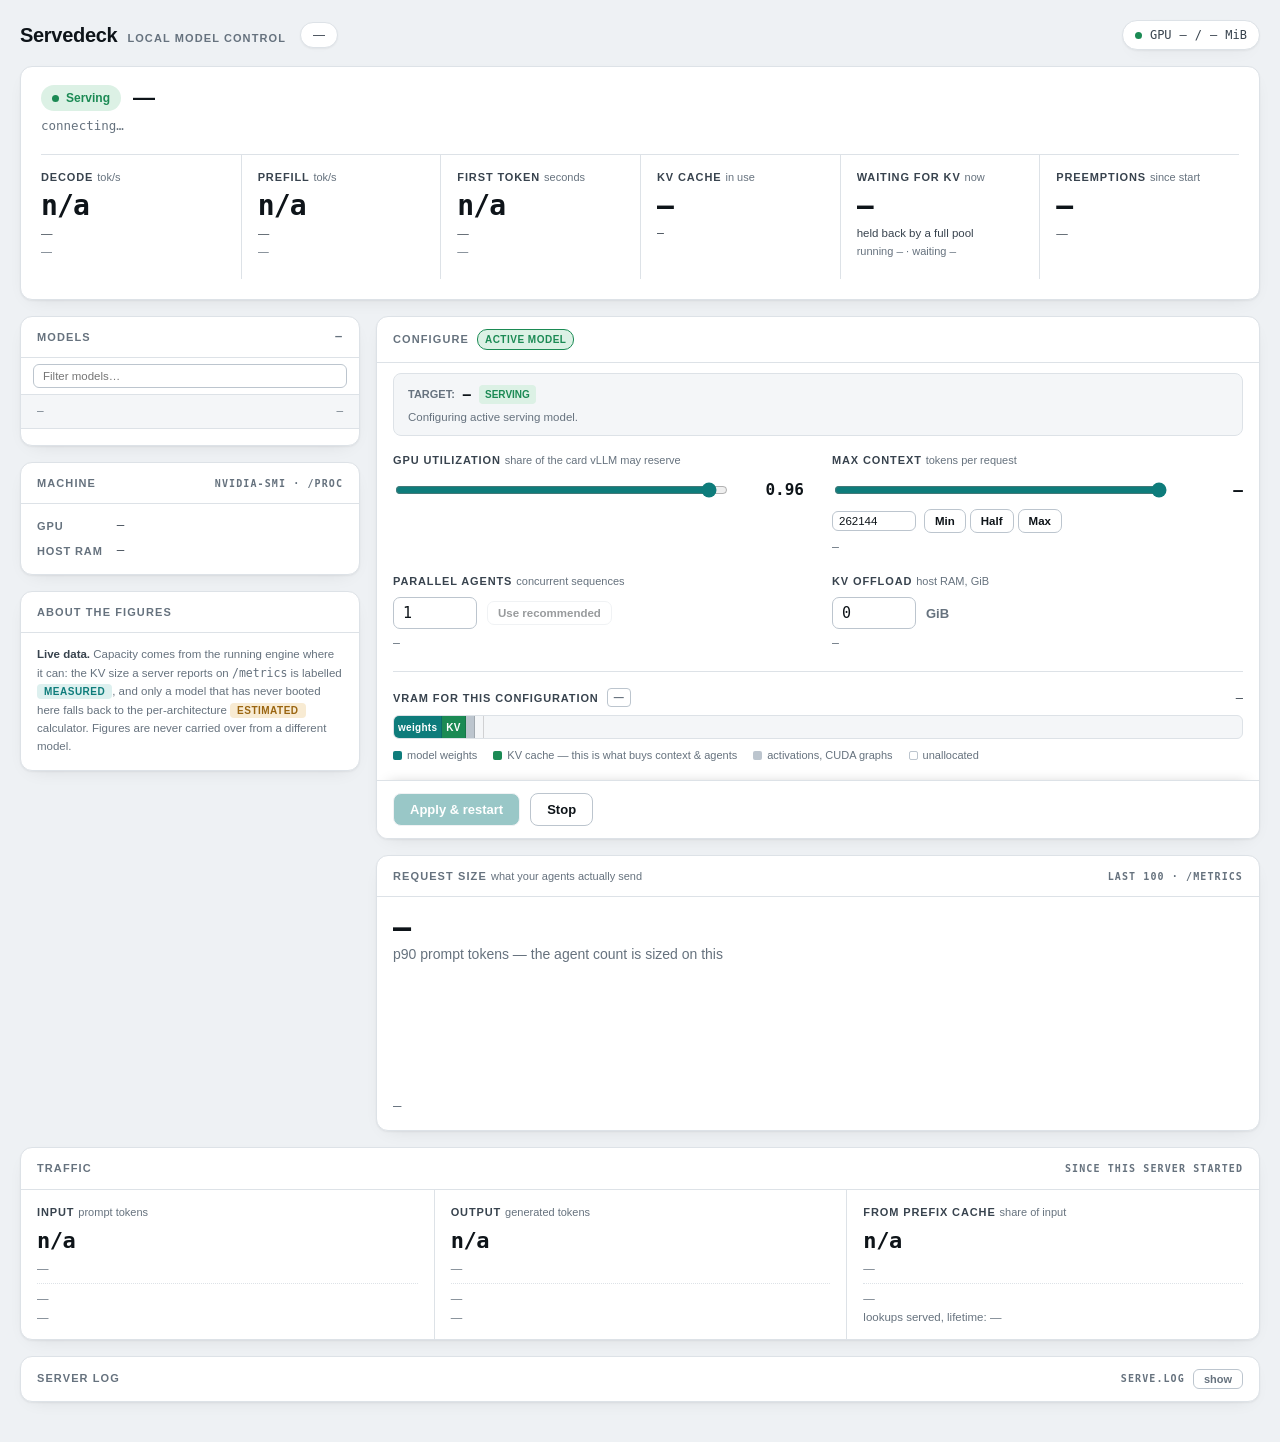
==== commit c01d92e5: "feat(ui): add boot abort, staged vs active model state, and context presets - Add boot abort functio" ====
--- a/servedeck/web/index.html
+++ b/servedeck/web/index.html
@@ -44,6 +44,7 @@
       <div class="eta">
         <span>Elapsed <span class="el mono" id="elapsed">—</span></span>
         <span id="etaTxt"></span>
+        <button type="button" class="btn danger tiny abort-btn" id="abortBoot" style="display:none" title="Cancel in-progress boot immediately">Force stop boot</button>
       </div>
       <div class="ptrack" id="ptrack"></div>
       <div class="plabels" id="plabels"></div>
@@ -95,6 +96,7 @@
     <div class="col">
       <section class="panel">
         <div class="panel-h"><span>Models</span><span class="mono" id="mcount">—</span></div>
+        <div class="mfilter-wrap"><input type="search" id="msearch" class="msearch" placeholder="Filter models…" aria-label="Filter models"></div>
         <div class="dfline mono"><span id="dhub">—</span><span id="dfree">—</span></div>
         <div class="mlist" id="mlist" role="listbox" aria-label="Models in the local hub cache"></div>
       </section>
@@ -124,8 +126,21 @@
     <div class="col">
       <section class="panel">
         <div class="panel-h">
-          <span>Configure</span>
+          <div class="panel-h-title">
+            <span>Configure</span>
+            <span class="staged-pill active" id="stagedPill">Active Model</span>
+          </div>
           <span class="dirty" id="dirty">unsaved changes</span>
+        </div>
+
+        <div class="cfg-banner" id="cfgBanner">
+          <div class="cfg-banner-main">
+            <span class="cfg-lbl">Target:</span>
+            <strong class="cfg-name mono" id="cfgModelName">—</strong>
+            <span class="cfg-state-tag live" id="cfgStateTag">serving</span>
+          </div>
+          <div class="cfg-banner-sub" id="cfgBannerSub">Configuring active serving model.</div>
+          <button type="button" class="btn tiny" id="revertActiveBtn" style="display:none">← Return to active model</button>
         </div>
 
         <div class="alloc">
@@ -142,6 +157,14 @@
               <div class="ctl">
                 <input type="range" id="ctx" min="8192" max="262144" step="4096" value="262144" aria-label="Maximum context per request" aria-describedby="ctxV ctxBound ctxNote">
                 <span class="v mono" id="ctxV">—</span>
+              </div>
+              <div class="ctx-input-row">
+                <input type="number" id="ctxNum" class="num mono" min="8192" max="262144" step="4096" value="262144" aria-label="Direct context numeric input" title="Type exact context tokens">
+                <div class="ctx-presets" id="ctxPresets" aria-label="Context presets">
+                  <button type="button" class="btn tiny preset-btn" data-preset="min" title="Minimum context">Min</button>
+                  <button type="button" class="btn tiny preset-btn" data-preset="half" title="50% of maximum context">Half</button>
+                  <button type="button" class="btn tiny preset-btn" data-preset="max" title="Maximum feasible context">Max</button>
+                </div>
               </div>
               <div class="s mono" id="ctxBound">—</div>
             </div>
@@ -257,6 +280,18 @@
   </section>
 
 
+  <!-- Non-blocking confirmation modal -->
+  <dialog class="confirm-dialog" id="confirmDialog">
+    <form method="dialog" class="confirm-form">
+      <h3 class="confirm-title" id="confirmTitle">Confirm Action</h3>
+      <p class="confirm-body" id="confirmBody"></p>
+      <div class="confirm-actions">
+        <button type="button" class="btn" id="confirmCancel">Cancel</button>
+        <button type="button" class="btn pri" id="confirmOk">Confirm</button>
+      </div>
+    </form>
+  </dialog>
+
 </div><script src="app.js"></script>
 </body>
 </html>
--- a/servedeck/web/style.css
+++ b/servedeck/web/style.css
@@ -170,6 +170,9 @@
 
 /* ========================================================== model rail === */
 .dfline{display:flex;justify-content:space-between;gap:8px;padding:8px 16px;font-size:11px;color:var(--muted);border-bottom:1px solid var(--line);background:var(--surface-2)}
+.mfilter-wrap{padding:6px 12px;border-bottom:1px solid var(--line)}
+.msearch{width:100%;padding:5px 9px;border-radius:6px;border:1px solid var(--line-strong);background:var(--surface);color:var(--ink);font-size:11.5px;box-sizing:border-box;outline:none;font-family:inherit}
+.msearch:focus{border-color:var(--accent)}
 .mlist{padding:8px;display:flex;flex-direction:column;gap:4px;max-height:560px;overflow-y:auto}
 .mcard{
   width:100%;text-align:left;cursor:pointer;background:transparent;
@@ -183,6 +186,9 @@
 .mcard[aria-disabled="true"]{opacity:.5;cursor:not-allowed}
 .mcard[aria-disabled="true"]:hover{background:transparent}
 .mcard[aria-pressed="true"]{background:var(--accent-soft);border-color:var(--accent)}
+.mcard.selected-active{background:var(--accent-soft);border-color:var(--accent);box-shadow:inset 3px 0 0 var(--accent)}
+.mcard.selected-staged{background:var(--surface-2);border-color:var(--warn);box-shadow:inset 3px 0 0 var(--warn)}
+.mcard.serving-card{border-color:var(--ok)}
 .mcard .r1{display:flex;justify-content:space-between;align-items:baseline;gap:8px}
 .mcard .nm{font-weight:650;letter-spacing:-.005em;line-height:1.3}
 .mcard .sz{font-size:11px;color:var(--muted);white-space:nowrap}
@@ -194,6 +200,7 @@
 .tag.live{background:var(--ok-soft);color:var(--ok);border-color:transparent}
 .tag.meas{background:var(--accent-soft);color:var(--accent);border-color:transparent}
 .tag.est{background:var(--warn-soft);color:var(--warn);border-color:transparent}
+.tag.staged{background:var(--warn-soft);color:var(--warn);border-color:transparent}
 
 /* A definition list for plain facts: label left, value right, no boxes. */
 .facts{margin:0;padding:12px 16px 14px;display:grid;grid-template-columns:auto 1fr;gap:6px 14px;font-size:12.5px}
@@ -240,7 +247,7 @@
 .bar{height:24px;border-radius:6px;overflow:hidden;display:flex;background:var(--surface-2);border:1px solid var(--line)}
 /* Scoped to .bar: a bare .seg also matched the serving line's segments and
    painted them white on white. */
-.bar .seg{display:flex;align-items:center;justify-content:center;font-size:10px;font-weight:700;color:#fff;letter-spacing:.03em;min-width:0;transition:width .5s cubic-bezier(.4,0,.2,1)}
+.bar .seg{display:flex;align-items:center;justify-content:center;font-size:10px;font-weight:700;color:#fff;letter-spacing:.03em;min-width:0;transition:width .5s cubic-bezier(.4,0,.2,1);overflow:hidden;text-overflow:ellipsis;white-space:nowrap;padding:0 4px;box-sizing:border-box;border-right:1px solid rgba(0,0,0,0.15)}
 .seg.weights{background:var(--accent)}
 .seg.kv{background:var(--ok)}
 .seg.overhead{background:var(--line-strong)}
@@ -273,8 +280,34 @@
 .btn:focus-visible{outline:2px solid var(--accent);outline-offset:2px}
 .btn.pri{background:var(--accent);border-color:var(--accent);color:var(--accent-ink)}
 .btn.pri:hover{filter:brightness(1.08)}
+.btn.danger{background:var(--crit);border-color:var(--crit);color:#fff}
+.btn.danger:hover{filter:brightness(1.12)}
+.btn.danger:focus-visible{outline-color:var(--crit)}
 .btn:disabled{opacity:.42;cursor:not-allowed;border-color:var(--line)}
 .btn.tiny{padding:5px 10px;font-size:11.5px;border-radius:7px}
+.abort-btn{margin-left:auto}
+.panel-h-title{display:flex;align-items:center;gap:8px}
+.staged-pill{font-size:10px;font-weight:700;text-transform:uppercase;letter-spacing:.05em;padding:2px 7px;border-radius:10px}
+.staged-pill.active{background:var(--ok-soft);color:var(--ok);border:1px solid var(--ok)}
+.staged-pill.staged{background:var(--warn-soft);color:var(--warn);border:1px solid var(--warn)}
+.cfg-banner{margin:10px 16px 0;padding:10px 14px;border-radius:8px;background:var(--surface-2);border:1px solid var(--line);display:flex;flex-direction:column;gap:5px}
+.cfg-banner-main{display:flex;align-items:center;gap:8px;flex-wrap:wrap}
+.cfg-lbl{font-size:11px;text-transform:uppercase;color:var(--muted);font-weight:700}
+.cfg-name{font-size:13.5px;font-weight:700;color:var(--ink)}
+.cfg-state-tag{font-size:10px;font-weight:700;padding:2px 6px;border-radius:4px;text-transform:uppercase}
+.cfg-state-tag.live{background:var(--ok-soft);color:var(--ok)}
+.cfg-state-tag.staged{background:var(--warn-soft);color:var(--warn)}
+.cfg-banner-sub{font-size:11.5px;color:var(--muted);line-height:1.4}
+.ctx-input-row{display:flex;align-items:center;gap:8px;margin-top:6px;flex-wrap:wrap}
+#ctxNum{width:84px;padding:3px 6px;font-size:11.5px;border:1px solid var(--line-strong);border-radius:6px;background:var(--surface);color:var(--ink);font-family:inherit}
+.ctx-presets{display:flex;gap:4px}
+.preset-btn{padding:2px 7px;font-size:10.5px;font-weight:600;border-radius:5px}
+.confirm-dialog{border:1px solid var(--line-strong);border-radius:12px;background:var(--surface);color:var(--ink);padding:0;box-shadow:0 16px 36px rgba(0,0,0,.35);max-width:440px;width:90vw}
+.confirm-dialog::backdrop{background:rgba(0,0,0,.5);backdrop-filter:blur(2px)}
+.confirm-form{padding:20px 24px;display:flex;flex-direction:column;gap:14px}
+.confirm-title{font-size:16px;font-weight:700;margin:0;color:var(--ink)}
+.confirm-body{font-size:13px;line-height:1.5;color:var(--ink-2);margin:0;white-space:pre-wrap}
+.confirm-actions{display:flex;justify-content:flex-end;gap:10px;margin-top:6px}
 .dirty{font-size:11px;color:var(--warn);font-weight:700;display:none;text-transform:none;letter-spacing:0}
 .dirty.on{display:block}
 
@@ -313,3 +346,16 @@
 .foot{margin:4px 2px 0;font-size:11.5px;color:var(--muted);line-height:1.6}
 .foot b{color:var(--ink-2);font-weight:700}
 .panel.notes .foot{margin:0;padding-top:12px}
+
+@media(max-width:768px){
+  .top{flex-direction:column;align-items:flex-start;gap:10px}
+  .gpuchip{margin-left:0}
+  .grid{grid-template-columns:1fr}
+  .urlchip{max-width:100%;overflow:hidden;text-overflow:ellipsis}
+  .kpis{grid-template-columns:repeat(2,minmax(0,1fr))}
+  .kpi.wide{grid-column:span 2}
+}
+@media(max-width:480px){
+  .kpis{grid-template-columns:1fr}
+  .kpi.wide{grid-column:span 1}
+}
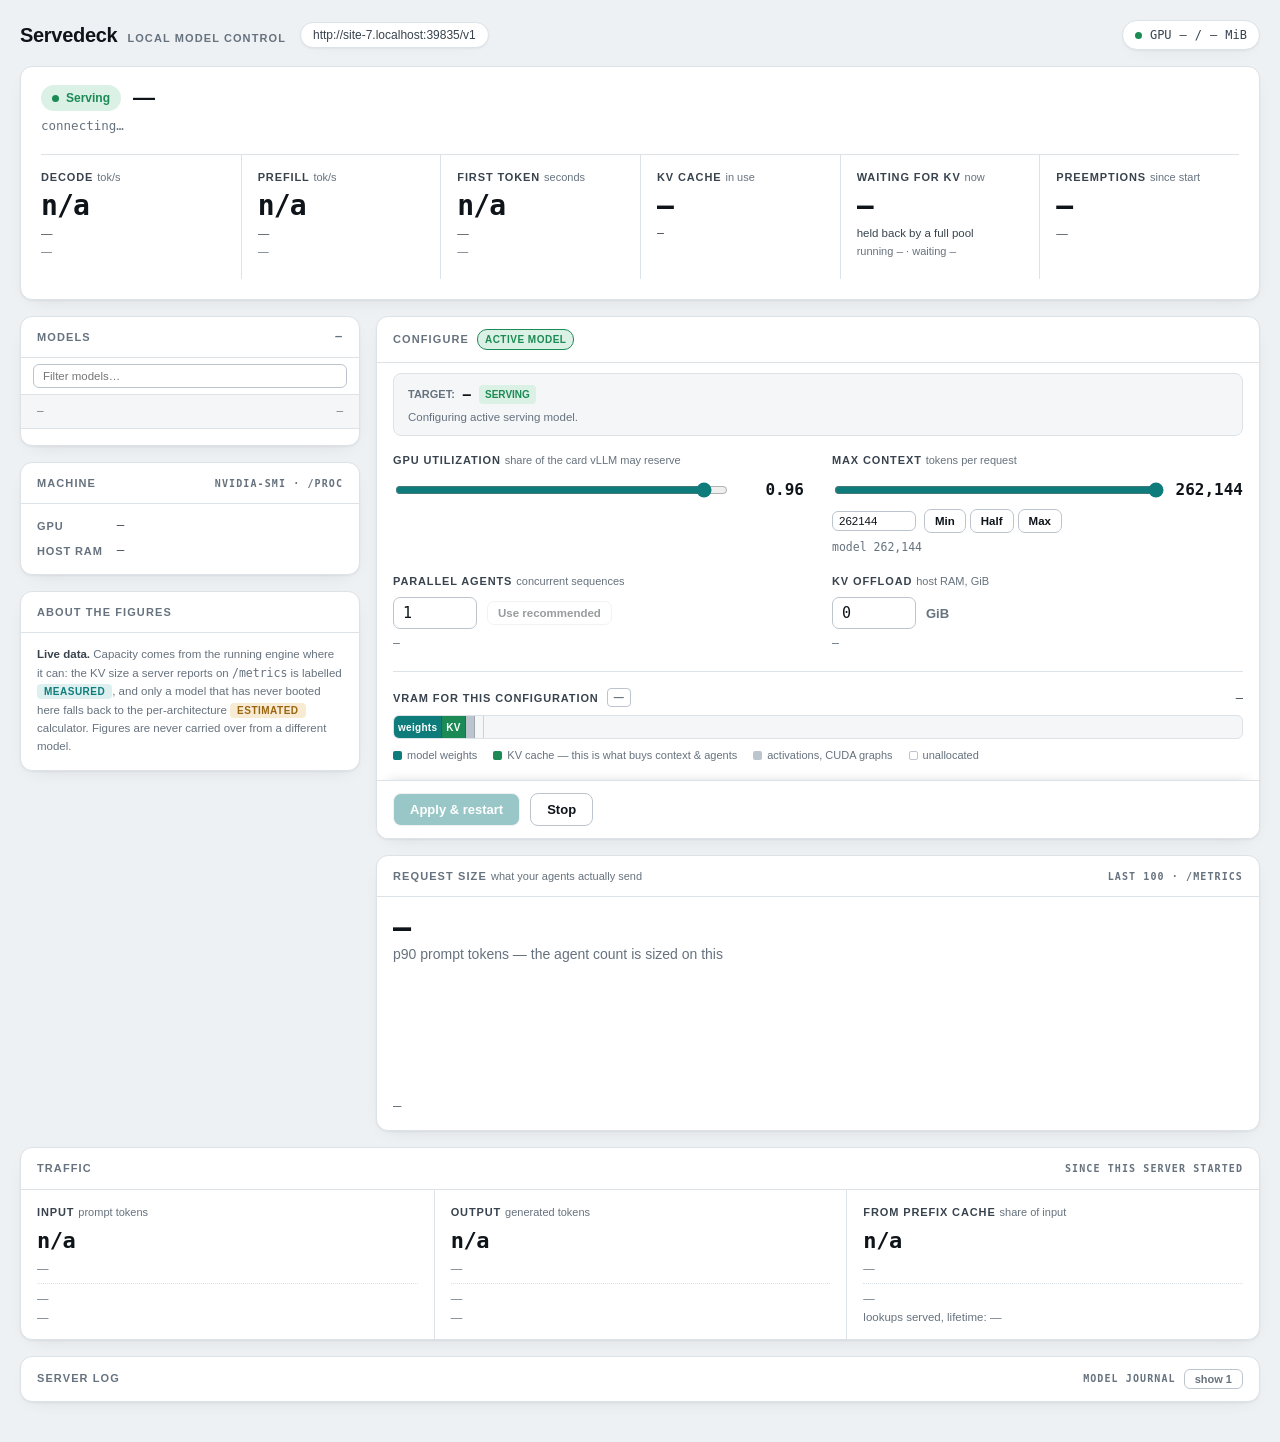
==== commit 97de7ce7: "Fix comprehensive audit findings across control plane, UI/UX, gateway, CLI, builds & tests (BUG-01.." ====
--- a/servedeck/web/index.html
+++ b/servedeck/web/index.html
@@ -98,7 +98,7 @@
         <div class="panel-h"><span>Models</span><span class="mono" id="mcount">—</span></div>
         <div class="mfilter-wrap"><input type="search" id="msearch" class="msearch" placeholder="Filter models…" aria-label="Filter models"></div>
         <div class="dfline mono"><span id="dhub">—</span><span id="dfree">—</span></div>
-        <div class="mlist" id="mlist" role="listbox" aria-label="Models in the local hub cache"></div>
+        <div class="mlist" id="mlist" role="listbox" aria-label="Registered models"></div>
       </section>
 
       <section class="panel">
@@ -272,7 +272,7 @@
     <div class="panel-h">
       <span>Server log</span>
       <span style="display:flex;align-items:center;gap:8px">
-        <span class="mono" style="font-size:10px">serve.log</span>
+        <span class="mono" style="font-size:10px">model journal</span>
         <button type="button" class="fold" id="logFold" aria-expanded="false" aria-controls="log">show</button>
       </span>
     </div>
--- a/servedeck/web/style.css
+++ b/servedeck/web/style.css
@@ -77,6 +77,7 @@
 .urlchip.copied{border-color:var(--ok);color:var(--ok)}
 .gpuchip{margin-left:auto;display:flex;align-items:center;gap:8px}
 .gpuchip .dot{width:7px;height:7px;border-radius:50%;background:var(--ok)}
+.gpuchip.err .dot{background:var(--crit)}
 
 /* ============================================================== panels === */
 .panel{background:var(--surface);border:1px solid var(--line);border-radius:var(--r);box-shadow:var(--shadow);overflow:hidden}
@@ -248,6 +249,7 @@
 /* Scoped to .bar: a bare .seg also matched the serving line's segments and
    painted them white on white. */
 .bar .seg{display:flex;align-items:center;justify-content:center;font-size:10px;font-weight:700;color:#fff;letter-spacing:.03em;min-width:0;transition:width .5s cubic-bezier(.4,0,.2,1);overflow:hidden;text-overflow:ellipsis;white-space:nowrap;padding:0 4px;box-sizing:border-box;border-right:1px solid rgba(0,0,0,0.15)}
+.bar .seg.zero{padding:0;border-right:0}
 .seg.weights{background:var(--accent)}
 .seg.kv{background:var(--ok)}
 .seg.overhead{background:var(--line-strong)}
